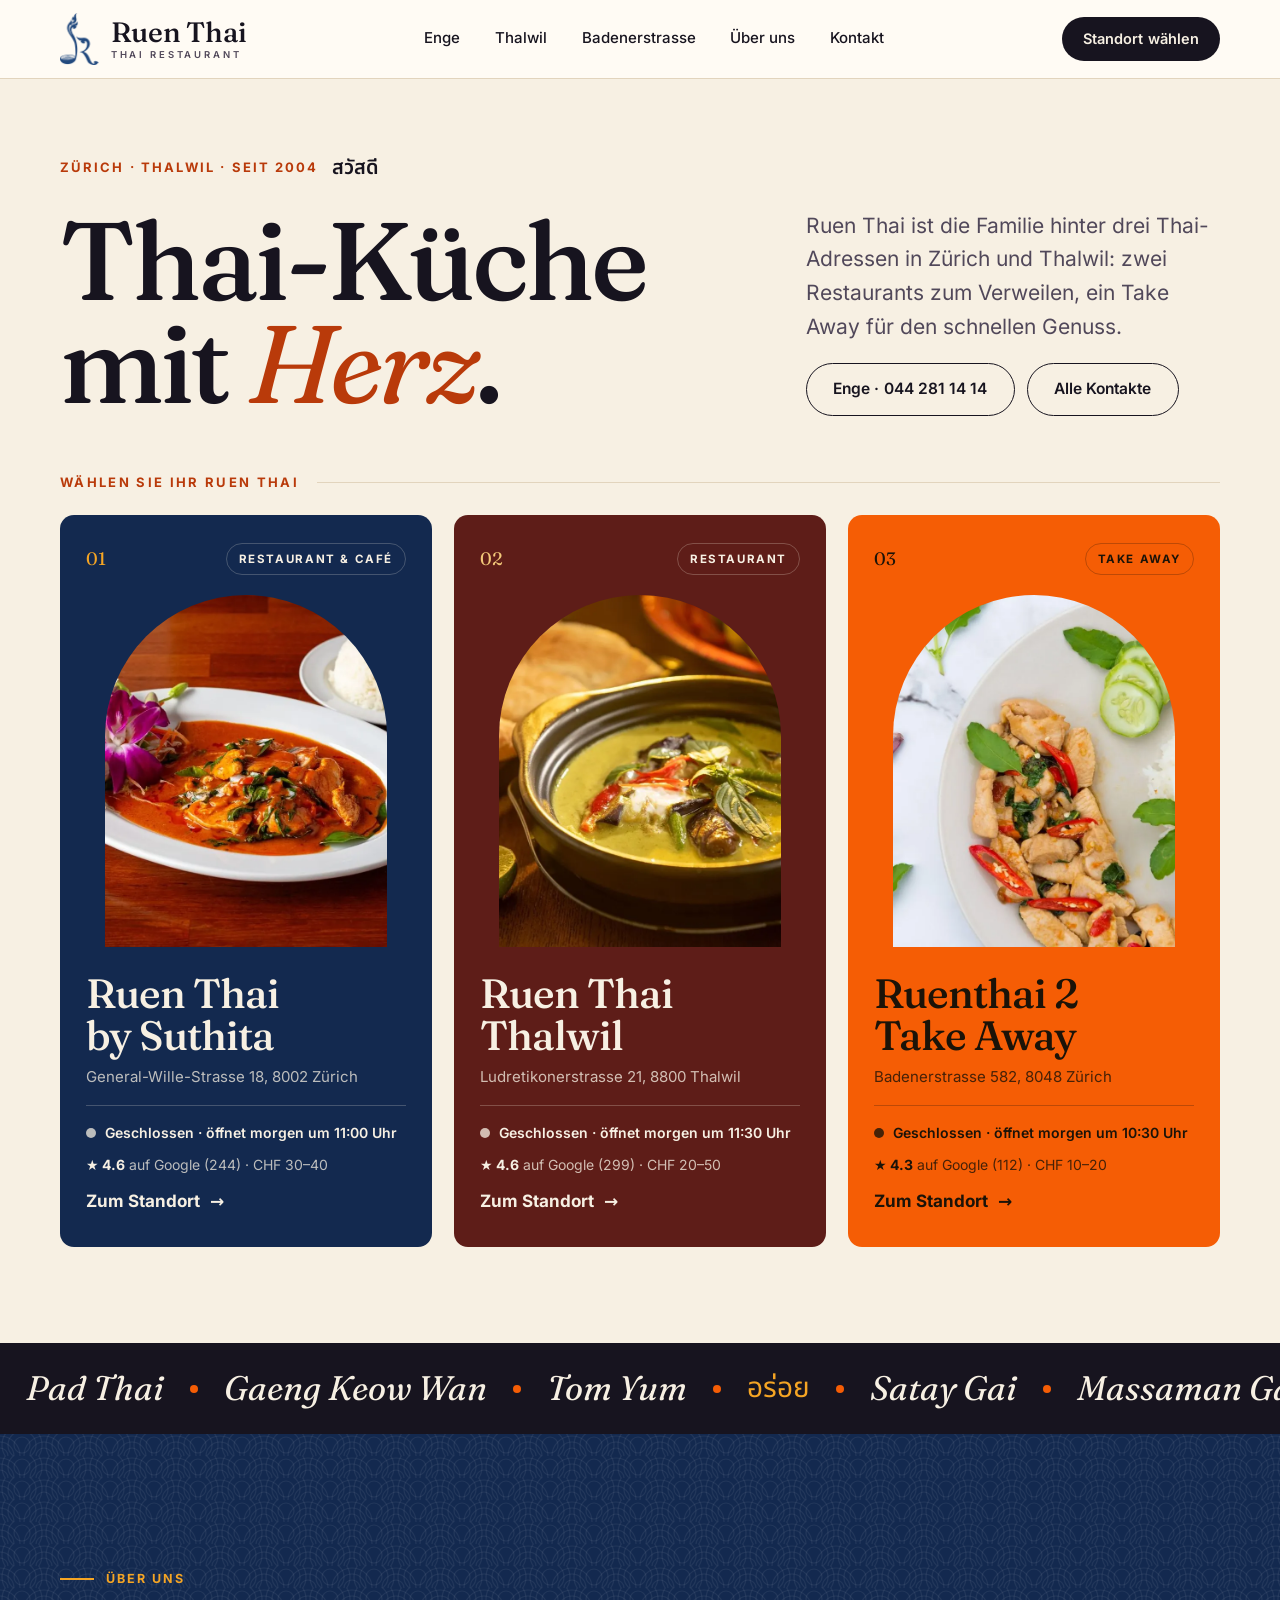
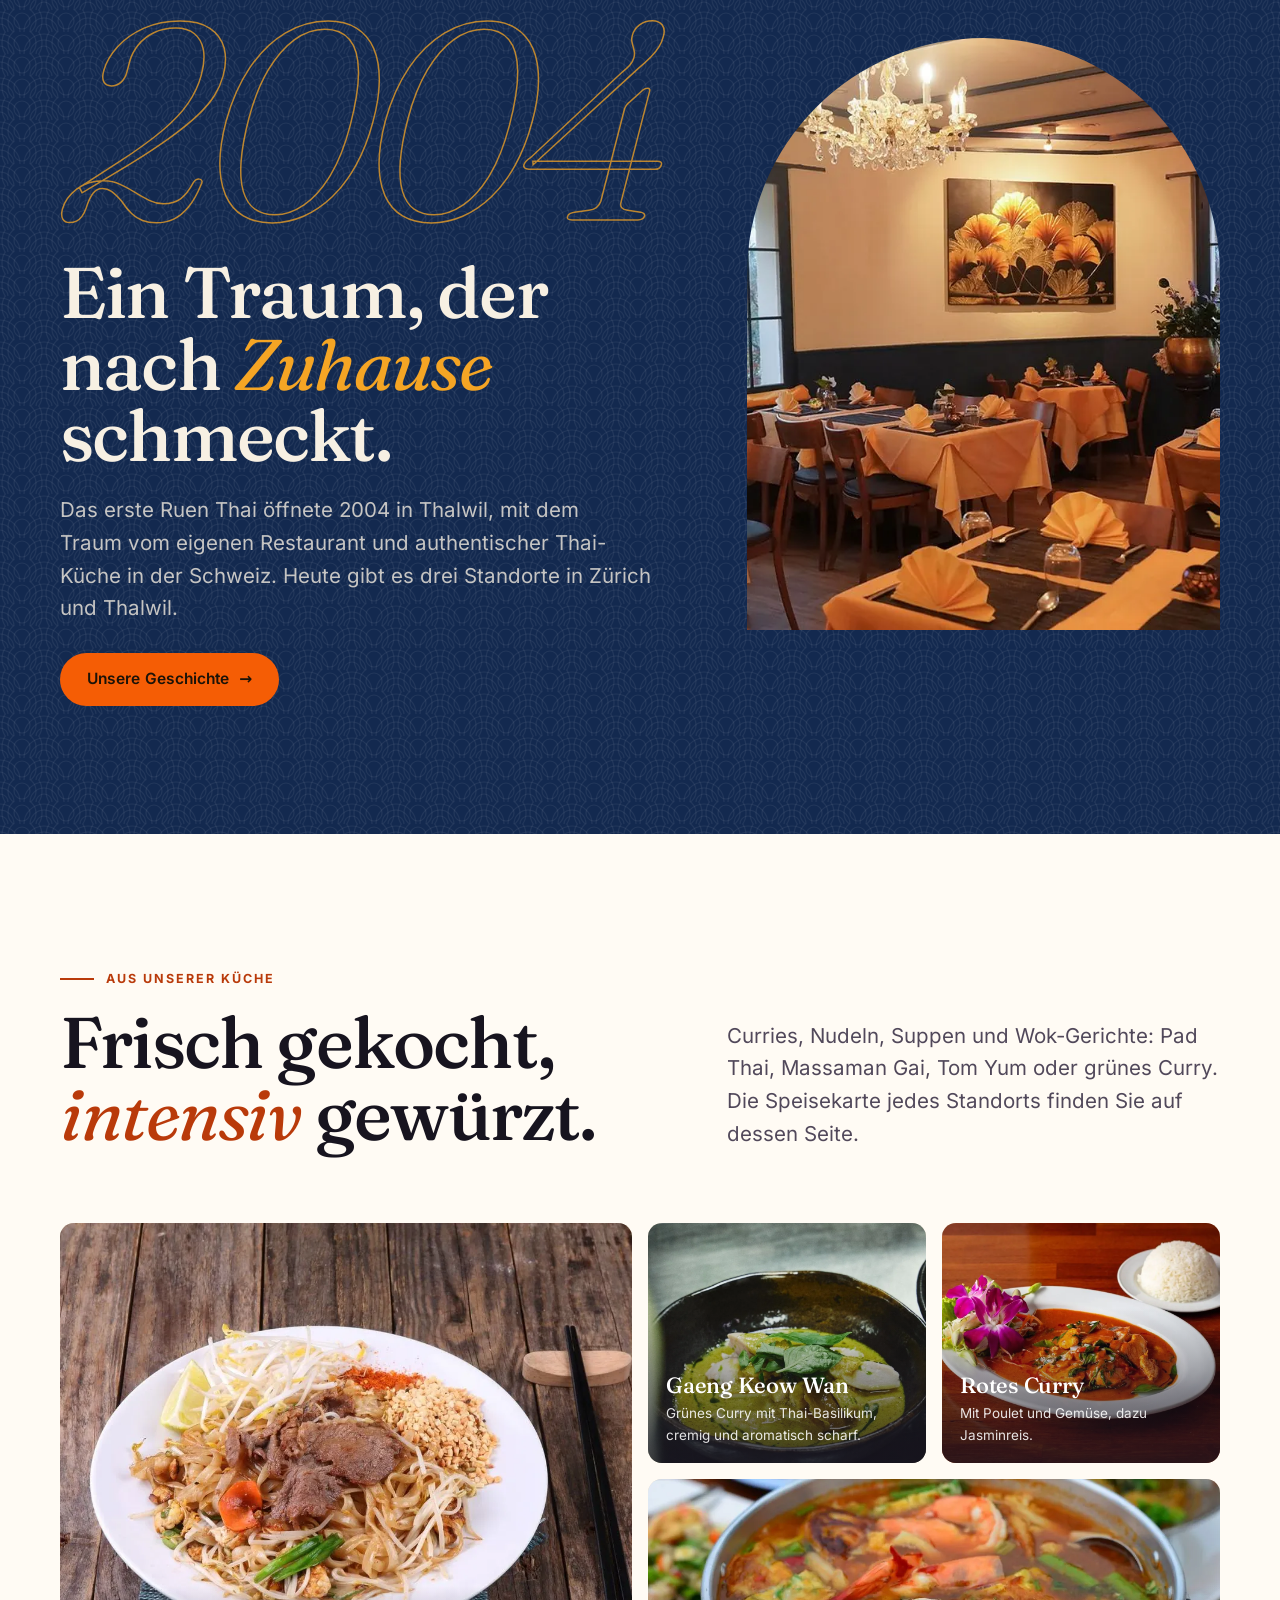
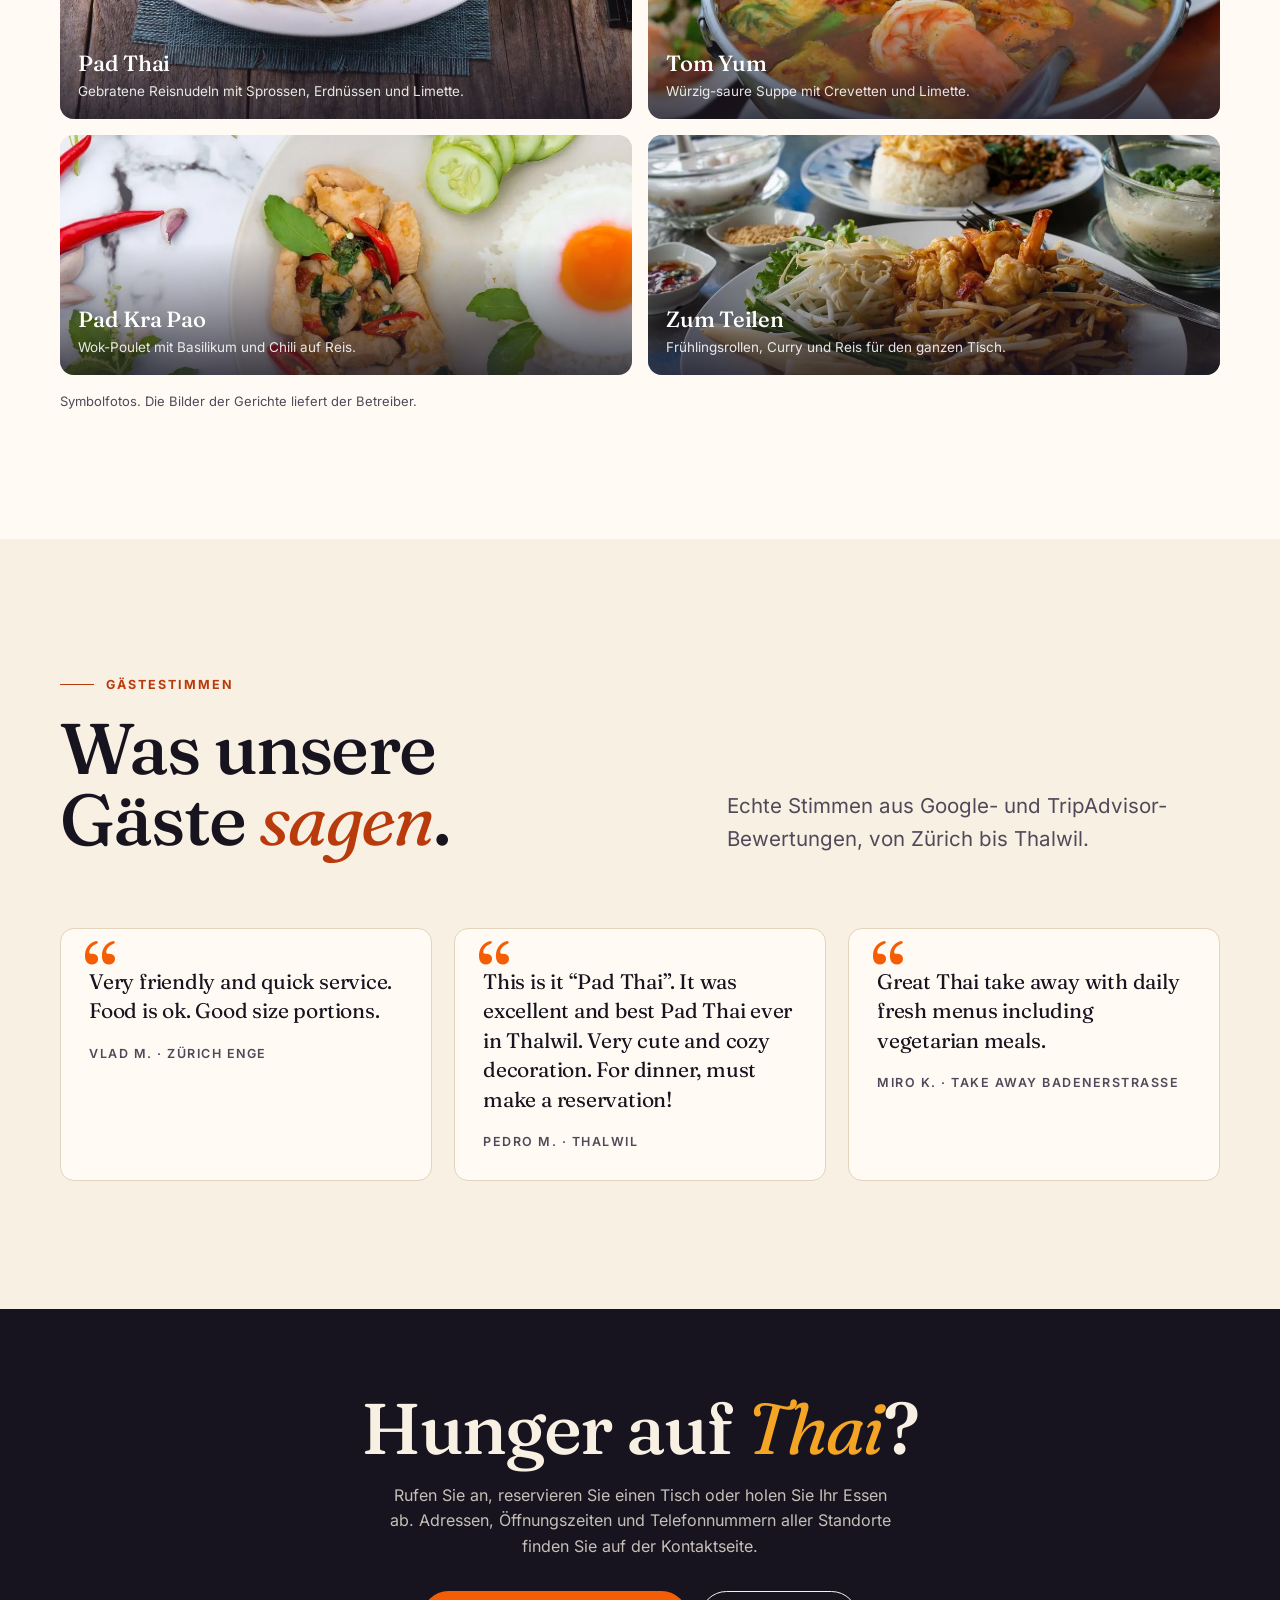
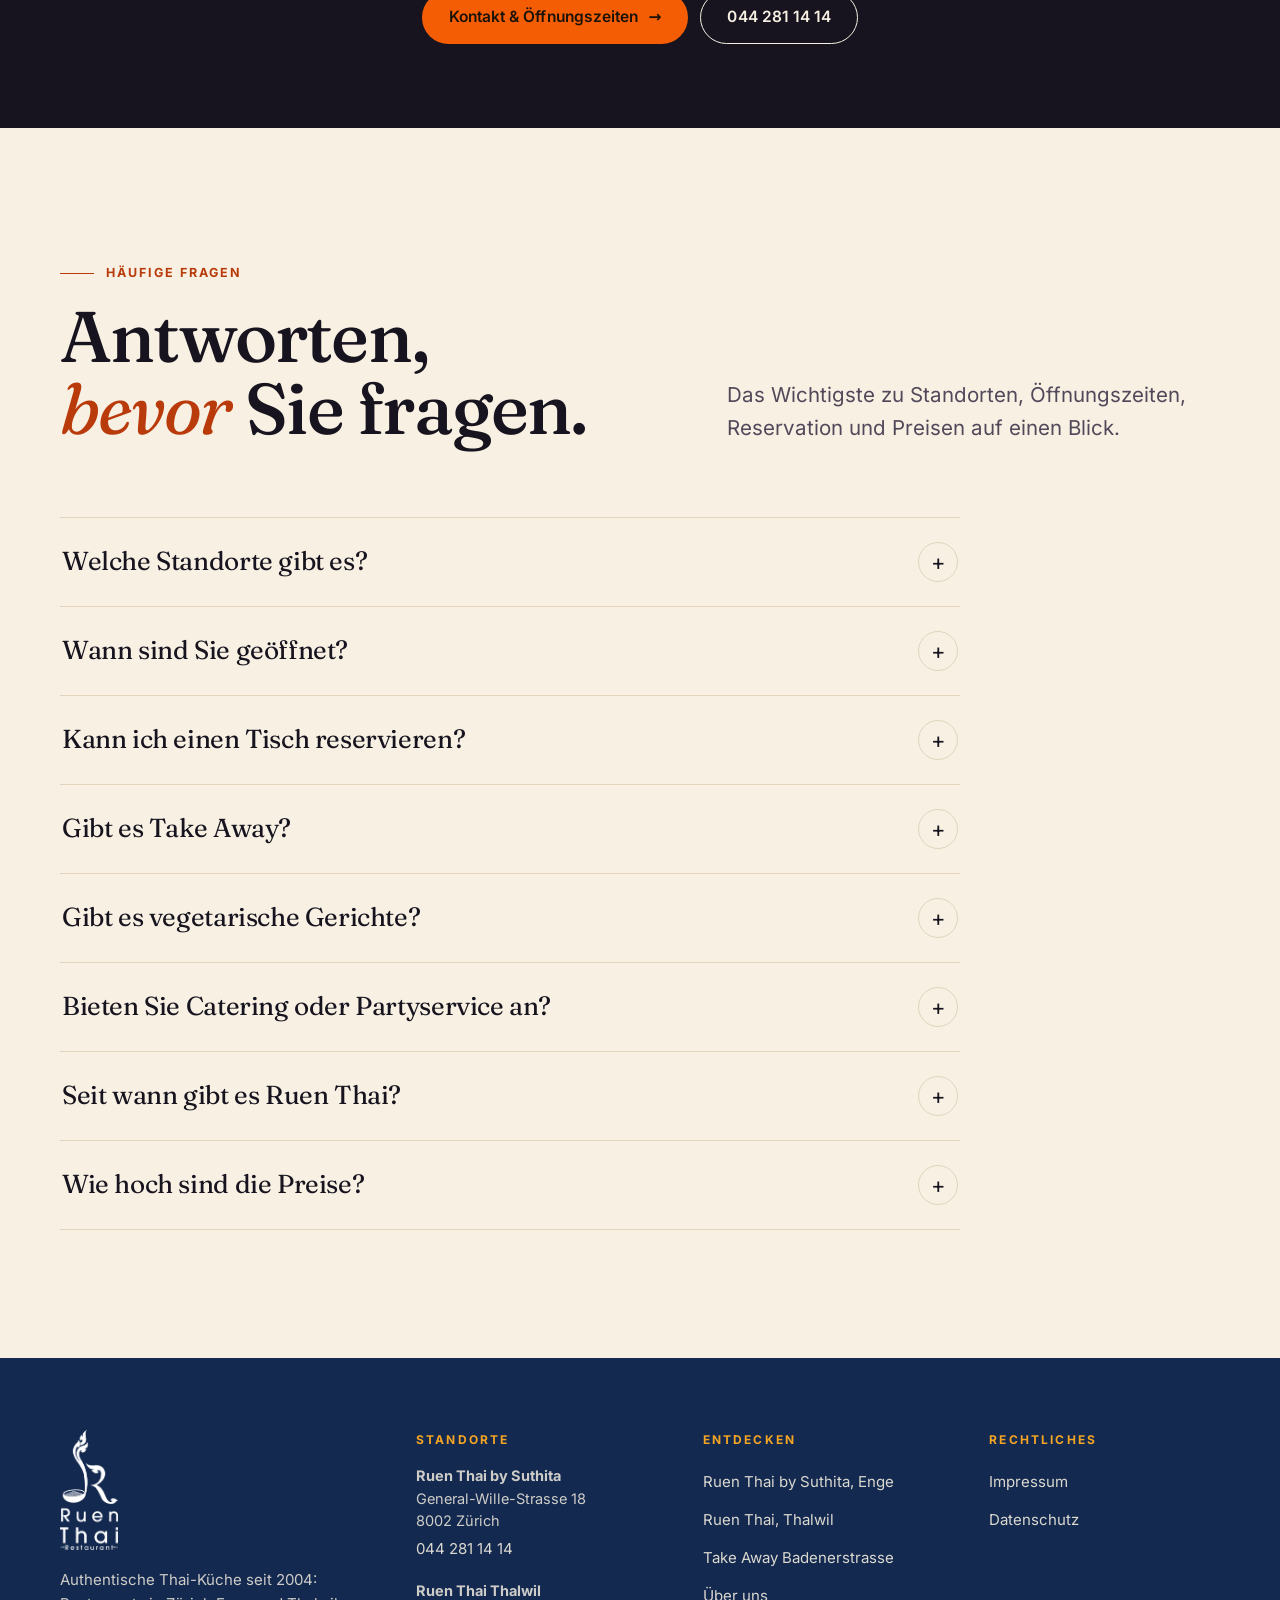
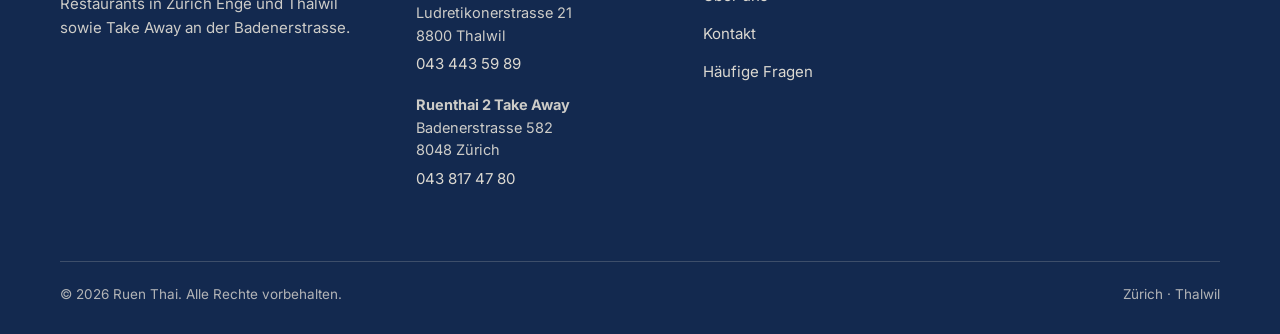
==== index.html @ 4b0eb06a "Ruen Thai: Mehrseiten-Website (Entwurf, passwortgeschützt, noindex) Landingpage mit Standortwahl, je" ====
<!DOCTYPE html>
<html lang="de-CH">
<head>
<meta charset="UTF-8">
<meta name="viewport" content="width=device-width, initial-scale=1.0">
<title>Ruen Thai – Thai Restaurant Zürich Enge, Thalwil &amp; Take Away</title>
<meta name="description" content="Authentische Thai-Küche seit 2004: Restaurants in Zürich Enge und Thalwil, Take Away an der Badenerstrasse. Wählen Sie Ihr Ruen Thai und reservieren Sie.">
<meta name="robots" content="noindex, nofollow, noarchive, nosnippet">
<link rel="canonical" href="https://ruenthairestaurant.ch/">
<meta name="theme-color" content="#13294F">
<link rel="icon" href="/favicon.ico" sizes="any">
<link rel="icon" type="image/png" href="/assets/img/favicon.png">
<link rel="apple-touch-icon" href="/apple-touch-icon.png">
<meta property="og:type" content="website">
<meta property="og:site_name" content="Ruen Thai">
<meta property="og:locale" content="de_CH">
<meta property="og:title" content="Ruen Thai – Thai Restaurant Zürich Enge, Thalwil &amp; Take Away">
<meta property="og:description" content="Authentische Thai-Küche seit 2004: Restaurants in Zürich Enge und Thalwil, Take Away an der Badenerstrasse. Wählen Sie Ihr Ruen Thai und reservieren Sie.">
<meta property="og:url" content="https://ruenthairestaurant.ch/">
<meta property="og:image" content="https://ruenthairestaurant.ch/assets/img/og-image.jpg">
<meta property="og:image:width" content="1200">
<meta property="og:image:height" content="630">
<meta name="twitter:card" content="summary_large_image">
<meta name="twitter:title" content="Ruen Thai – Thai Restaurant Zürich Enge, Thalwil &amp; Take Away">
<meta name="twitter:description" content="Authentische Thai-Küche seit 2004: Restaurants in Zürich Enge und Thalwil, Take Away an der Badenerstrasse. Wählen Sie Ihr Ruen Thai und reservieren Sie.">
<meta name="twitter:image" content="https://ruenthairestaurant.ch/assets/img/og-image.jpg">
<link rel="preload" href="/assets/fonts/fraunces.woff2" as="font" type="font/woff2" crossorigin>
<link rel="preload" href="/assets/fonts/inter.woff2" as="font" type="font/woff2" crossorigin>
<link rel="stylesheet" href="/assets/css/style.css?v=2026-10-13">
<script>document.documentElement.classList.add('js')</script>
<script type="application/ld+json">{"@context":"https://schema.org","@graph":[{"@type":"Organization","@id":"https://ruenthairestaurant.ch/#organization","name":"Ruen Thai","url":"https://ruenthairestaurant.ch/","logo":"https://ruenthairestaurant.ch/assets/img/logo-full.png","foundingDate":"2004","areaServed":[{"@type":"City","name":"Zürich"},{"@type":"City","name":"Thalwil"}],"subOrganization":[{"@id":"https://ruenthairestaurant.ch/enge#restaurant"},{"@id":"https://ruenthairestaurant.ch/thalwil#restaurant"},{"@id":"https://ruenthairestaurant.ch/badenerstrasse#restaurant"}]},{"@type":"WebSite","@id":"https://ruenthairestaurant.ch/#website","url":"https://ruenthairestaurant.ch/","name":"Ruen Thai","inLanguage":"de-CH","publisher":{"@id":"https://ruenthairestaurant.ch/#organization"}},{"@type":"FAQPage","mainEntity":[{"@type":"Question","name":"Welche Standorte gibt es?","acceptedAnswer":{"@type":"Answer","text":"Ruen Thai gibt es an drei Standorten: das Restaurant Ruen Thai by Suthita an der General-Wille-Strasse 18 in Zürich Enge, das Restaurant Ruen Thai an der Ludretikonerstrasse 21 in Thalwil und das Take Away Ruenthai 2 an der Badenerstrasse 582 in Zürich."}},{"@type":"Question","name":"Wann sind Sie geöffnet?","acceptedAnswer":{"@type":"Answer","text":"Enge: Mo–Fr 11–17 und 18–22:30 Uhr, Sa ab 18 Uhr. Thalwil: Mo, Di, Do, Fr 11:30–14 und 18–23 Uhr, Mi und Sa ab 18 Uhr. Take Away Badenerstrasse: Mo–Fr 10:30–17 Uhr. Sonntag ist überall geschlossen."}},{"@type":"Question","name":"Kann ich einen Tisch reservieren?","acceptedAnswer":{"@type":"Answer","text":"Ja, in den Restaurants Enge und Thalwil. Eine Reservation ist besonders am Abend empfohlen. Nutzen Sie das Formular auf der Standortseite oder rufen Sie an: Enge 044 281 14 14, Thalwil 043 443 59 89."}},{"@type":"Question","name":"Gibt es Take Away?","acceptedAnswer":{"@type":"Answer","text":"Ja. Das Take Away Ruenthai 2 an der Badenerstrasse 582 bietet täglich frische Mittagsmenüs zum Mitnehmen (043 817 47 80). Auch in der Enge können Sie Gerichte zum Mitnehmen bestellen."}},{"@type":"Question","name":"Gibt es vegetarische Gerichte?","acceptedAnswer":{"@type":"Answer","text":"Ja, zum Beispiel vegetarische Frühlingsrollen in der Enge und ein vegetarisches Tagesmenü im Take Away an der Badenerstrasse. Fragen Sie bei Allergien am besten direkt bei uns nach."}},{"@type":"Question","name":"Bieten Sie Catering oder Partyservice an?","acceptedAnswer":{"@type":"Answer","text":"Ja, in der Enge (Ruen Thai by Suthita). Sagen Sie uns Menüwunsch und Gästezahl, wir kümmern uns um den Rest. Telefon 044 281 14 14."}},{"@type":"Question","name":"Seit wann gibt es Ruen Thai?","acceptedAnswer":{"@type":"Answer","text":"Das erste Ruen Thai Restaurant eröffnete 2004 in Thalwil. Seither sind weitere Standorte in Zürich dazugekommen."}},{"@type":"Question","name":"Wie hoch sind die Preise?","acceptedAnswer":{"@type":"Answer","text":"Pro Person rechnen Sie in der Enge mit etwa CHF 30–40, in Thalwil mit CHF 20–50 und im Take Away an der Badenerstrasse mit CHF 10–20."}}]}]}</script></head>
<body>
<a class="skip-link" href="#main">Zum Inhalt springen</a>
<header class="site-header">
  <div class="container site-header__inner">
    <a class="brand" href="/" aria-label="Ruen Thai – Startseite">
      <img src="/assets/img/logo-icon.png" width="39" height="52" alt="">
      <span class="brand__word">Ruen Thai<small>Thai Restaurant</small></span>
    </a>
    <nav class="nav" id="site-nav" aria-label="Hauptnavigation"><a href="/enge">Enge</a><a href="/thalwil">Thalwil</a><a href="/badenerstrasse">Badenerstrasse</a><a href="/ueber-uns">Über uns</a><a href="/kontakt">Kontakt</a></nav>
    <div class="header-actions">
      <a class="btn btn--primary btn--sm" href="/#standorte">Standort wählen</a>
      <button type="button" class="nav-toggle" id="nav-toggle" aria-expanded="false" aria-controls="site-nav" aria-label="Menü öffnen"><span></span><span></span><span></span></button>
    </div>
  </div>
</header>
<main id="main">

<section class="hero hero--cards">
  <div class="container">
    <div class="hero__top">
      <div>
        <p class="hero__kicker"><span>Zürich · Thalwil · seit 2004</span><span class="thai" lang="th" aria-hidden="true">สวัสดี</span></p>
        <h1 class="display"><span style="white-space:nowrap">Thai-Küche</span> mit&nbsp;<em>Herz</em>.</h1>
      </div>
      <div class="hero__side">
        <p class="hero__lead">Ruen Thai ist die Familie hinter drei Thai-Adressen in Zürich und Thalwil: zwei Restaurants zum Verweilen, ein Take Away für den schnellen Genuss.</p>
        <div class="hero__actions"><a class="btn btn--ghost" href="tel:+41442811414">Enge · 044 281 14 14</a><a class="btn btn--ghost" href="/kontakt">Alle Kontakte</a></div>
      </div>
    </div>
    <p class="hero__pick" id="standorte"><span>Wählen Sie Ihr Ruen Thai</span><i aria-hidden="true"></i></p>
    <div class="locs hero__cards"><article class="loc theme-navy on-theme">
  <div class="loc__top"><span class="loc__num">01</span><span class="loc__badge">Restaurant &amp; Café</span></div>
  <div class="loc__photo"><img src="/assets/img/loc-enge.webp" width="1100" height="825" alt="Ruen Thai by Suthita – Gericht" loading="lazy" decoding="async"></div>
  <h3 class="loc__title">Ruen Thai by Suthita</h3>
  <p class="loc__addr">General-Wille-Strasse 18, 8002 Zürich</p>
  <div class="loc__meta">
    <span class="status" data-hours='{"0":[],"1":[["11:00","17:00"],["18:00","22:30"]],"2":[["11:00","17:00"],["18:00","22:30"]],"3":[["11:00","17:00"],["18:00","22:30"]],"4":[["11:00","17:00"],["18:00","22:30"]],"5":[["11:00","17:00"],["18:00","22:30"]],"6":[["18:00","22:30"]]}'><i></i>Öffnungszeiten siehe unten</span>
    <span class="loc__rating"><b>★ 4.6</b> auf Google (244) · CHF 30–40</span>
    <a class="loc__cta loc__link" href="/enge">Zum Standort <span class="arrow" aria-hidden="true">→</span></a>
  </div>
</article><article class="loc theme-lacquer on-theme">
  <div class="loc__top"><span class="loc__num">02</span><span class="loc__badge">Restaurant</span></div>
  <div class="loc__photo"><img src="/assets/img/loc-thalwil.webp" width="1100" height="825" alt="Ruen Thai Thalwil – Gericht" loading="lazy" decoding="async"></div>
  <h3 class="loc__title">Ruen Thai Thalwil</h3>
  <p class="loc__addr">Ludretikonerstrasse 21, 8800 Thalwil</p>
  <div class="loc__meta">
    <span class="status" data-hours='{"0":[],"1":[["11:30","14:00"],["18:00","23:00"]],"2":[["11:30","14:00"],["18:00","23:00"]],"3":[["18:00","23:00"]],"4":[["11:30","14:00"],["18:00","23:00"]],"5":[["11:30","14:00"],["18:00","23:00"]],"6":[["18:00","23:00"]]}'><i></i>Öffnungszeiten siehe unten</span>
    <span class="loc__rating"><b>★ 4.6</b> auf Google (299) · CHF 20–50</span>
    <a class="loc__cta loc__link" href="/thalwil">Zum Standort <span class="arrow" aria-hidden="true">→</span></a>
  </div>
</article><article class="loc theme-saffron on-theme">
  <div class="loc__top"><span class="loc__num">03</span><span class="loc__badge">Take Away</span></div>
  <div class="loc__photo"><img src="/assets/img/loc-badenerstrasse.webp" width="1100" height="825" alt="Ruenthai 2 Take Away – Gericht" loading="lazy" decoding="async"></div>
  <h3 class="loc__title">Ruenthai 2 Take Away</h3>
  <p class="loc__addr">Badenerstrasse 582, 8048 Zürich</p>
  <div class="loc__meta">
    <span class="status" data-hours='{"0":[],"1":[["10:30","17:00"]],"2":[["10:30","17:00"]],"3":[["10:30","17:00"]],"4":[["10:30","17:00"]],"5":[["10:30","17:00"]],"6":[]}'><i></i>Öffnungszeiten siehe unten</span>
    <span class="loc__rating"><b>★ 4.3</b> auf Google (112) · CHF 10–20</span>
    <a class="loc__cta loc__link" href="/badenerstrasse">Zum Standort <span class="arrow" aria-hidden="true">→</span></a>
  </div>
</article></div>
  </div>
</section>

<div class="marquee" aria-hidden="true"><div class="marquee__track"><div class="marquee__group"><span>Pad Thai</span><i></i><span>Gaeng Keow Wan</span><i></i><span>Tom Yum</span><i></i><span class="thai" lang="th">อร่อย</span><i></i><span>Satay Gai</span><i></i><span>Massaman Gai</span><i></i><span>Pad Kra Pao</span><i></i><span class="thai" lang="th">เผ็ด</span><i></i><span>Goong Pong Garee</span><i></i><span>Poh Pia Taud</span><i></i></div><div class="marquee__group"><span>Pad Thai</span><i></i><span>Gaeng Keow Wan</span><i></i><span>Tom Yum</span><i></i><span class="thai" lang="th">อร่อย</span><i></i><span>Satay Gai</span><i></i><span>Massaman Gai</span><i></i><span>Pad Kra Pao</span><i></i><span class="thai" lang="th">เผ็ด</span><i></i><span>Goong Pong Garee</span><i></i><span>Poh Pia Taud</span><i></i></div></div></div>

<section class="section section--dark story waves" id="ueber-uns">
  <div class="container story__grid">
    <div class="story__text reveal">
      <p class="eyebrow">Über uns</p>
      <div class="story__year" aria-hidden="true">2004</div>
      <h2 class="h2" style="margin-bottom:22px">Ein Traum, der nach <em style="color:var(--gold)">Zuhause</em> schmeckt.</h2>
      <p class="lead">Das erste Ruen Thai öffnete 2004 in Thalwil, mit dem Traum vom eigenen Restaurant und authentischer Thai-Küche in der Schweiz. Heute gibt es drei Standorte in Zürich und Thalwil.</p>
      <p style="margin-top:28px"><a class="btn btn--accent" href="/ueber-uns">Unsere Geschichte <span class="arrow" aria-hidden="true">→</span></a></p>
    </div>
    <div class="story__photo reveal"><img src="/assets/img/about-interior.webp" width="1000" height="750" alt="Gastraum mit gedeckten Tischen, Kristalllüster und goldenem Wandbild" loading="lazy" decoding="async"></div>
  </div>
</section>

<section class="section" id="gerichte">
  <div class="container">
    <div class="section-head">
      <div><p class="eyebrow">Aus unserer Küche</p><h2 class="h2">Frisch gekocht, <em>intensiv</em> gewürzt.</h2></div>
      <p class="lead">Curries, Nudeln, Suppen und Wok-Gerichte: Pad Thai, Massaman Gai, Tom Yum oder grünes Curry. Die Speisekarte jedes Standorts finden Sie auf dessen Seite.</p>
    </div>
    <div class="bento"><figure class="reveal"><img src="/assets/img/dish-padthai.webp" width="1100" height="825" alt="Pad Thai: Gebratene Reisnudeln mit Sprossen, Erdnüssen und Limette." loading="lazy" decoding="async"><figcaption><b>Pad Thai</b><span>Gebratene Reisnudeln mit Sprossen, Erdnüssen und Limette.</span></figcaption></figure><figure class="reveal"><img src="/assets/img/dish-green-curry.webp" width="1100" height="825" alt="Gaeng Keow Wan: Grünes Curry mit Thai-Basilikum, cremig und aromatisch scharf." loading="lazy" decoding="async"><figcaption><b>Gaeng Keow Wan</b><span>Grünes Curry mit Thai-Basilikum, cremig und aromatisch scharf.</span></figcaption></figure><figure class="reveal"><img src="/assets/img/dish-red-curry.webp" width="1100" height="825" alt="Rotes Curry: Mit Poulet und Gemüse, dazu Jasminreis." loading="lazy" decoding="async"><figcaption><b>Rotes Curry</b><span>Mit Poulet und Gemüse, dazu Jasminreis.</span></figcaption></figure><figure class="reveal"><img src="/assets/img/dish-tomyum.webp" width="1100" height="825" alt="Tom Yum: Würzig-saure Suppe mit Crevetten und Limette." loading="lazy" decoding="async"><figcaption><b>Tom Yum</b><span>Würzig-saure Suppe mit Crevetten und Limette.</span></figcaption></figure><figure class="reveal"><img src="/assets/img/dish-krapao.webp" width="1100" height="825" alt="Pad Kra Pao: Wok-Poulet mit Basilikum und Chili auf Reis." loading="lazy" decoding="async"><figcaption><b>Pad Kra Pao</b><span>Wok-Poulet mit Basilikum und Chili auf Reis.</span></figcaption></figure><figure class="reveal"><img src="/assets/img/dish-teller.webp" width="1100" height="825" alt="Zum Teilen: Frühlingsrollen, Curry und Reis für den ganzen Tisch." loading="lazy" decoding="async"><figcaption><b>Zum Teilen</b><span>Frühlingsrollen, Curry und Reis für den ganzen Tisch.</span></figcaption></figure></div>
    <p class="photo-note">Symbolfotos. Die Bilder der Gerichte liefert der Betreiber.</p>
  </div>
</section>

<section class="section section--cream">
  <div class="container">
    <div class="section-head">
      <div><p class="eyebrow">Gästestimmen</p><h2 class="h2">Was unsere Gäste <em>sagen</em>.</h2></div>
      <p class="lead">Echte Stimmen aus Google- und TripAdvisor-Bewertungen, von Zürich bis Thalwil.</p>
    </div>
    <div class="reviews"><figure class="review reveal"><blockquote>Very friendly and quick service. Food is ok. Good size portions.</blockquote><figcaption>Vlad M. · Zürich Enge</figcaption></figure><figure class="review reveal"><blockquote>This is it “Pad Thai”. It was excellent and best Pad Thai ever in Thalwil. Very cute and cozy decoration. For dinner, must make a reservation!</blockquote><figcaption>Pedro M. · Thalwil</figcaption></figure><figure class="review reveal"><blockquote>Great Thai take away with daily fresh menus including vegetarian meals.</blockquote><figcaption>Miro K. · Take Away Badenerstrasse</figcaption></figure></div>
  </div>
</section>

<section class="cta-band">
  <div class="container">
    <h2 class="h2">Hunger auf <em style="color:var(--gold)">Thai</em>?</h2>
    <p>Rufen Sie an, reservieren Sie einen Tisch oder holen Sie Ihr Essen ab. Adressen, Öffnungszeiten und Telefonnummern aller Standorte finden Sie auf der Kontaktseite.</p>
    <div class="cta-band__links"><a class="btn btn--accent" href="/kontakt">Kontakt &amp; Öffnungszeiten <span class="arrow" aria-hidden="true">→</span></a><a class="btn btn--ghost" href="tel:+41442811414">044 281 14 14</a></div>
  </div>
</section>

<section class="section section--cream" id="faq">
  <div class="container">
    <div class="section-head">
      <div><p class="eyebrow">Häufige Fragen</p><h2 class="h2">Antworten, <em>bevor</em> Sie fragen.</h2></div>
      <p class="lead">Das Wichtigste zu Standorten, Öffnungszeiten, Reservation und Preisen auf einen Blick.</p>
    </div>
    <div class="faq"><details><summary>Welche Standorte gibt es?</summary><div><p>Ruen Thai gibt es an drei Standorten: das Restaurant Ruen Thai by Suthita an der General-Wille-Strasse 18 in Zürich Enge, das Restaurant Ruen Thai an der Ludretikonerstrasse 21 in Thalwil und das Take Away Ruenthai 2 an der Badenerstrasse 582 in Zürich.</p></div></details><details><summary>Wann sind Sie geöffnet?</summary><div><p>Enge: Mo–Fr 11–17 und 18–22:30 Uhr, Sa ab 18 Uhr. Thalwil: Mo, Di, Do, Fr 11:30–14 und 18–23 Uhr, Mi und Sa ab 18 Uhr. Take Away Badenerstrasse: Mo–Fr 10:30–17 Uhr. Sonntag ist überall geschlossen.</p></div></details><details><summary>Kann ich einen Tisch reservieren?</summary><div><p>Ja, in den Restaurants Enge und Thalwil. Eine Reservation ist besonders am Abend empfohlen. Nutzen Sie das Formular auf der Standortseite oder rufen Sie an: Enge 044 281 14 14, Thalwil 043 443 59 89.</p></div></details><details><summary>Gibt es Take Away?</summary><div><p>Ja. Das Take Away Ruenthai 2 an der Badenerstrasse 582 bietet täglich frische Mittagsmenüs zum Mitnehmen (043 817 47 80). Auch in der Enge können Sie Gerichte zum Mitnehmen bestellen.</p></div></details><details><summary>Gibt es vegetarische Gerichte?</summary><div><p>Ja, zum Beispiel vegetarische Frühlingsrollen in der Enge und ein vegetarisches Tagesmenü im Take Away an der Badenerstrasse. Fragen Sie bei Allergien am besten direkt bei uns nach.</p></div></details><details><summary>Bieten Sie Catering oder Partyservice an?</summary><div><p>Ja, in der Enge (Ruen Thai by Suthita). Sagen Sie uns Menüwunsch und Gästezahl, wir kümmern uns um den Rest. Telefon 044 281 14 14.</p></div></details><details><summary>Seit wann gibt es Ruen Thai?</summary><div><p>Das erste Ruen Thai Restaurant eröffnete 2004 in Thalwil. Seither sind weitere Standorte in Zürich dazugekommen.</p></div></details><details><summary>Wie hoch sind die Preise?</summary><div><p>Pro Person rechnen Sie in der Enge mit etwa CHF 30–40, in Thalwil mit CHF 20–50 und im Take Away an der Badenerstrasse mit CHF 10–20.</p></div></details></div>
  </div>
</section>

</main>
<footer class="site-footer">
  <div class="container">
    <div class="footer-grid">
      <div class="footer-brand">
        <img src="/assets/img/logo-full-white.png" width="63" height="130" alt="Ruen Thai Restaurant" loading="lazy">
        <p>Authentische Thai-Küche seit 2004: Restaurants in Zürich Enge und Thalwil sowie Take Away an der Badenerstrasse.</p>
      </div>
      <div class="footer-col"><h2>Standorte</h2><address><strong>Ruen Thai by Suthita</strong><br>General-Wille-Strasse 18<br>8002 Zürich<br><a href="tel:+41442811414">044 281 14 14</a></address><address><strong>Ruen Thai Thalwil</strong><br>Ludretikonerstrasse 21<br>8800 Thalwil<br><a href="tel:+41434435989">043 443 59 89</a></address><address><strong>Ruenthai 2 Take Away</strong><br>Badenerstrasse 582<br>8048 Zürich<br><a href="tel:+41438174780">043 817 47 80</a></address></div>
      <div class="footer-col"><h2>Entdecken</h2><ul>
        <li><a href="/enge">Ruen Thai by Suthita, Enge</a></li>
        <li><a href="/thalwil">Ruen Thai, Thalwil</a></li>
        <li><a href="/badenerstrasse">Take Away Badenerstrasse</a></li>
        <li><a href="/ueber-uns">Über uns</a></li>
        <li><a href="/kontakt">Kontakt</a></li>
        <li><a href="/#faq">Häufige Fragen</a></li>
      </ul></div>
      <div class="footer-col"><h2>Rechtliches</h2><ul>
        <li><a href="/impressum">Impressum</a></li>
        <li><a href="/datenschutz">Datenschutz</a></li>
      </ul></div>
    </div>
    <div class="footer-base"><span>© 2026 Ruen Thai. Alle Rechte vorbehalten.</span><span>Zürich · Thalwil</span></div>
  </div>
</footer>
<script src="/assets/js/main.js?v=2026-10-13" defer></script>
</body>
</html>
---- assets/css/style.css ----
/* ==========================================================================
   Ruen Thai — Stylesheet (mobile-first)
   Design: "Thai Silk & Lacquer" — warmes Creme, tiefes Indigo aus dem Logo,
   Lack-Rot und Safran-Orange (Marken-Orange der früheren Website #f55d05).
   Jeder Standort hat ein eigenes Farbthema im gemeinsamen System.
   Gestaltungsmotive: Bogenfenster (Arch-Fotos), Seigaiha-Wellen aus der
   Suppenschale im Logo, grosse Serif-Typografie (Fraunces) + Inter.
   ========================================================================== */

@font-face { font-family: 'Fraunces'; src: url('../fonts/fraunces.woff2') format('woff2'); font-weight: 100 900; font-style: normal; font-display: swap; }
@font-face { font-family: 'Fraunces'; src: url('../fonts/fraunces-italic.woff2') format('woff2'); font-weight: 100 900; font-style: italic; font-display: swap; }
@font-face { font-family: 'Inter'; src: url('../fonts/inter.woff2') format('woff2'); font-weight: 100 900; font-style: normal; font-display: swap; }
@font-face { font-family: 'Noto Sans Thai'; src: url('../fonts/noto-sans-thai.woff2') format('woff2'); font-weight: 100 900; font-style: normal; font-display: swap; unicode-range: U+0E01-0E5B; }

:root {
  --cream: #F7F0E3;
  --paper: #FFFBF4;
  --sand: #EBDFCB;
  --ink: #17141F;
  --ink-mid: #51485A;
  --line: #E2D4BD;
  --indigo: #13294F;
  --indigo-2: #1F4378;       /* Logo-Blau */
  --lacquer: #5E1D18;
  --saffron: #F55D05;        /* Marken-Orange */
  --gold: #F5A524;
  --accent-text: #B93A0A;    /* AA-konformes Orange für Text auf Creme/Papier (5.3:1) */
  --ok: #1D6B3A;

  --font-serif: 'Fraunces', 'Iowan Old Style', Georgia, serif;
  --font-sans: 'Inter', system-ui, -apple-system, 'Segoe UI', Roboto, sans-serif;
  --font-thai: 'Noto Sans Thai', 'Thonburi', 'Leelawadee UI', sans-serif;

  --container: 1240px;
  --gutter: 20px;
  --header-h: 68px;
  --radius: 14px;
  --arch: 999px 999px 0 0;

  /* Themen (pro Standort überschrieben) */
  --t-bg: var(--indigo);
  --t-fg: var(--cream);
  --t-accent: var(--gold);
  --t-muted: rgba(247, 240, 227, .74);
  --t-line: rgba(247, 240, 227, .22);
}
.theme-navy    { --t-bg: var(--indigo);  --t-fg: var(--cream); --t-accent: var(--gold); --t-muted: rgba(247,240,227,.74); --t-line: rgba(247,240,227,.22); }
.theme-lacquer { --t-bg: var(--lacquer); --t-fg: var(--cream); --t-accent: #F2C879;     --t-muted: rgba(247,240,227,.76); --t-line: rgba(247,240,227,.24); }
.theme-saffron { --t-bg: var(--saffron); --t-fg: #1B1308;      --t-accent: #1B1308;     --t-muted: rgba(27,19,8,.8);      --t-line: rgba(27,19,8,.26); }

*, *::before, *::after { box-sizing: border-box; }
html { scroll-behavior: smooth; -webkit-text-size-adjust: 100%; }
@media (prefers-reduced-motion: reduce) { html { scroll-behavior: auto; } }
body {
  margin: 0; background: var(--paper); color: var(--ink);
  font-family: var(--font-sans); font-size: 16px; line-height: 1.6;
  -webkit-font-smoothing: antialiased; overflow-x: hidden;
}
h1, h2, h3, h4, p, figure, blockquote, dl, dd, ul, ol { margin: 0; }
ul, ol { padding: 0; list-style: none; }
img, picture, svg { display: block; max-width: 100%; }
img { height: auto; }
a { color: inherit; text-decoration: none; }
button { font: inherit; cursor: pointer; }
:focus-visible { outline: 3px solid var(--saffron); outline-offset: 3px; border-radius: 4px; }
::selection { background: var(--gold); color: var(--ink); }

.skip-link { position: absolute; left: -999px; top: 0; z-index: 300; background: var(--ink); color: #fff; padding: 12px 18px; }
.skip-link:focus { left: 10px; top: 10px; }
.container { width: 100%; max-width: var(--container); margin: 0 auto; padding: 0 var(--gutter); }
@media (min-width: 900px) { :root { --gutter: 40px; --header-h: 78px; } }

/* ---------- Typografie ---------- */
.serif { font-family: var(--font-serif); }
h1, h2, h3 { font-family: var(--font-serif); font-weight: 500; letter-spacing: -.025em; text-wrap: balance; }
.display { font-size: clamp(46px, 9.4vw, 128px); line-height: .94; letter-spacing: -.035em; font-weight: 500; }
.display em, .h2 em, .t-title em { font-style: italic; font-weight: 400; color: var(--accent-text); }
.h2 { font-size: clamp(34px, 5.6vw, 72px); line-height: 1; }
.h3 { font-size: clamp(24px, 3vw, 34px); line-height: 1.1; }
.lead { font-size: clamp(17px, 1.6vw, 21px); line-height: 1.6; color: var(--ink-mid); max-width: 60ch; text-wrap: pretty; }
.eyebrow {
  display: inline-flex; align-items: center; gap: 12px; margin-bottom: 18px;
  font-size: 12.5px; font-weight: 700; letter-spacing: .16em; text-transform: uppercase; color: var(--accent-text);
}
.eyebrow::before { content: ""; width: 34px; height: 1.5px; background: currentColor; }
.thai { font-family: var(--font-thai); }

.section { padding: 80px 0; }
@media (min-width: 900px) { .section { padding: 128px 0; } }
.section--cream { background: var(--cream); }
.section--dark { background: var(--indigo); color: var(--cream); }
.section--dark .lead { color: rgba(247,240,227,.78); }
.section--dark .eyebrow { color: var(--gold); }
.section-head { display: grid; gap: 22px; margin-bottom: 52px; }
@media (min-width: 900px) { .section-head { grid-template-columns: 1.1fr .9fr; align-items: end; gap: 64px; margin-bottom: 72px; } }

/* ---------- Buttons ---------- */
.btn {
  display: inline-flex; align-items: center; justify-content: center; gap: 10px; min-height: 48px;
  padding: 13px 26px; border: 1.5px solid transparent; border-radius: 999px;
  font-size: 15.5px; font-weight: 600; letter-spacing: .005em; transition: transform .2s ease, background .2s ease, color .2s ease, border-color .2s ease;
}
.btn:hover { transform: translateY(-2px); }
.btn--primary { background: var(--ink); color: var(--cream); }
.btn--primary:hover { background: var(--indigo-2); }
.btn--accent { background: var(--saffron); color: #1B1308; }
.btn--accent:hover { background: var(--gold); }
.btn--ghost { border-color: currentColor; background: transparent; }
.btn--ghost:hover { background: rgba(127,127,127,.12); }
.btn--sm { min-height: 42px; padding: 9px 20px; font-size: 14.5px; }
.btn .arrow { transition: transform .2s ease; }
.btn:hover .arrow { transform: translateX(4px); }
.link-arrow { display: inline-flex; gap: 8px; font-weight: 700; border-bottom: 1.5px solid currentColor; padding-bottom: 2px; }

/* ---------- Header ---------- */
.site-header { position: sticky; top: 0; z-index: 100; background: rgba(255,251,244,.94); backdrop-filter: blur(14px); -webkit-backdrop-filter: blur(14px); border-bottom: 1px solid var(--line); }
.site-header__inner { display: flex; align-items: center; justify-content: space-between; gap: 16px; height: var(--header-h); }
.brand { display: flex; align-items: center; gap: 12px; flex: none; }
.brand img { height: 44px; width: auto; }
.brand__word { font-family: var(--font-serif); font-weight: 500; font-size: 24px; letter-spacing: -.01em; line-height: 1; }
.brand__word small { display: block; margin-top: 4px; font-family: var(--font-sans); font-size: 9.5px; letter-spacing: .3em; text-transform: uppercase; color: var(--ink-mid); font-weight: 600; }
@media (min-width: 900px) { .brand img { height: 52px; } .brand__word { font-size: 28px; } }

.nav { display: none; }
.nav a { font-size: 15px; font-weight: 500; padding: 8px 2px; border-bottom: 2px solid transparent; transition: border-color .2s ease, color .2s ease; }
.nav a:hover { color: var(--accent-text); }
.nav a[aria-current="page"] { border-bottom-color: var(--saffron); font-weight: 700; }
.header-actions { display: flex; align-items: center; gap: 12px; }
.header-actions .btn { display: none; }
.nav-toggle { width: 46px; height: 46px; display: grid; place-content: center; gap: 6px; border: 1.5px solid var(--line); border-radius: 999px; background: transparent; }
.nav-toggle span { display: block; width: 18px; height: 2px; background: var(--ink); transition: transform .25s ease, opacity .2s ease; }
.nav-toggle[aria-expanded="true"] span:nth-child(1) { transform: translateY(8px) rotate(45deg); }
.nav-toggle[aria-expanded="true"] span:nth-child(2) { opacity: 0; }
.nav-toggle[aria-expanded="true"] span:nth-child(3) { transform: translateY(-8px) rotate(-45deg); }
@media (max-width: 899px) {
  .nav.is-open {
    display: flex; flex-direction: column; position: fixed; inset: var(--header-h) 0 0 0; z-index: 99;
    background: var(--paper); padding: 28px var(--gutter) 40px; gap: 4px; overflow-y: auto;
  }
  .nav.is-open a { font-family: var(--font-serif); font-size: 34px; padding: 14px 0; border-bottom: 1px solid var(--line); letter-spacing: -.02em; }
  .nav.is-open a[aria-current="page"] { color: var(--accent-text); border-bottom-color: var(--line); }
}
@media (min-width: 900px) {
  .nav { display: flex; gap: clamp(18px, 2.4vw, 38px); }
  .nav-toggle { display: none; }
  .header-actions .btn { display: inline-flex; }
}

/* ---------- Wellen-Ornament (Seigaiha, vom Schalenmuster im Logo) ---------- */
.waves { position: relative; }
.waves::before {
  content: ""; position: absolute; inset: 0; pointer-events: none; opacity: .5;
  background-image: url("data:image/svg+xml,%3Csvg xmlns='http://www.w3.org/2000/svg' width='44' height='22' viewBox='0 0 44 22'%3E%3Cg fill='none' stroke='%23ffffff' stroke-opacity='.13' stroke-width='1.2'%3E%3Ccircle cx='0' cy='22' r='20'/%3E%3Ccircle cx='0' cy='22' r='14'/%3E%3Ccircle cx='0' cy='22' r='8'/%3E%3Ccircle cx='44' cy='22' r='20'/%3E%3Ccircle cx='44' cy='22' r='14'/%3E%3Ccircle cx='44' cy='22' r='8'/%3E%3Ccircle cx='22' cy='11' r='20'/%3E%3Ccircle cx='22' cy='11' r='14'/%3E%3Ccircle cx='22' cy='11' r='8'/%3E%3C/g%3E%3C/svg%3E");
  background-size: 44px 22px;
}
.waves > * { position: relative; }
.theme-saffron.waves::before, .waves--dark::before {
  background-image: url("data:image/svg+xml,%3Csvg xmlns='http://www.w3.org/2000/svg' width='44' height='22' viewBox='0 0 44 22'%3E%3Cg fill='none' stroke='%23000000' stroke-opacity='.13' stroke-width='1.2'%3E%3Ccircle cx='0' cy='22' r='20'/%3E%3Ccircle cx='0' cy='22' r='14'/%3E%3Ccircle cx='0' cy='22' r='8'/%3E%3Ccircle cx='44' cy='22' r='20'/%3E%3Ccircle cx='44' cy='22' r='14'/%3E%3Ccircle cx='44' cy='22' r='8'/%3E%3Ccircle cx='22' cy='11' r='20'/%3E%3Ccircle cx='22' cy='11' r='14'/%3E%3Ccircle cx='22' cy='11' r='8'/%3E%3C/g%3E%3C/svg%3E");
}

/* ---------- Status-Badge ---------- */
.status { display: inline-flex; align-items: center; gap: 9px; font-size: 14px; font-weight: 600; line-height: 1.3; }
.status i { width: 10px; height: 10px; flex: none; border-radius: 50%; background: #9A8F83; }
.status.is-open { color: var(--ok); }
.status.is-open i { background: #2BA45B; box-shadow: 0 0 0 4px rgba(43,164,91,.22); }
.status.is-closed { color: var(--ink-mid); }
.on-theme .status { color: var(--t-fg); }
.on-theme .status.is-open i { background: #52E08F; box-shadow: 0 0 0 4px rgba(82,224,143,.25); }
.on-theme .status.is-closed i { background: var(--t-muted); }

/* ---------- Home: Hero ---------- */
.hero { position: relative; overflow: hidden; background: var(--cream); padding: 44px 0 0; }
.hero__grid { display: grid; gap: 40px; align-items: end; }
.hero__copy { padding-bottom: 36px; }
.hero__kicker { display: flex; align-items: center; gap: 14px; margin-bottom: 26px; font-size: 13px; font-weight: 700; letter-spacing: .16em; text-transform: uppercase; color: var(--accent-text); }
.hero__kicker .thai { font-size: 20px; letter-spacing: 0; text-transform: none; color: var(--ink); font-weight: 600; }
.hero .display { margin-bottom: 26px; }
.hero__lead { max-width: 46ch; font-size: clamp(17px, 1.7vw, 21px); color: var(--ink-mid); margin-bottom: 32px; }
.hero__actions { display: flex; flex-wrap: wrap; gap: 12px; }
.hero__arches { display: grid; grid-template-columns: 1fr 1.18fr 1fr; gap: 12px; align-items: end; height: clamp(260px, 62vw, 560px); }
.arch { overflow: hidden; border-radius: var(--arch); background: var(--sand); }
.arch img { width: 100%; height: 100%; object-fit: cover; }
.hero__arches .arch:nth-child(1) { height: 74%; }
.hero__arches .arch:nth-child(2) { height: 100%; }
.hero__arches .arch:nth-child(3) { height: 62%; }
@media (min-width: 960px) {
  .hero { padding-top: 64px; }
  .hero__grid { grid-template-columns: 1.08fr .92fr; gap: 56px; }
  .hero__copy { padding-bottom: 72px; }
  .hero__arches { height: clamp(440px, 46vw, 640px); gap: 16px; }
}
.hero__stats { display: flex; flex-wrap: wrap; gap: 14px 40px; padding: 26px 0 30px; border-top: 1px solid var(--line); margin-top: 34px; }
.hero__stats div { display: flex; flex-direction: column; }
.hero__stats b { font-family: var(--font-serif); font-size: clamp(30px, 4vw, 46px); font-weight: 500; line-height: 1; letter-spacing: -.02em; }
.hero__stats span { font-size: 13.5px; color: var(--ink-mid); margin-top: 6px; }

/* ---------- Home: Marquee ---------- */
.marquee { background: var(--ink); color: var(--cream); overflow: hidden; padding: 18px 0; }
.marquee__track { display: flex; width: max-content; animation: marquee 42s linear infinite; }
.marquee__group { display: flex; align-items: center; flex: none; }
.marquee__group span { font-family: var(--font-serif); font-size: clamp(22px, 3vw, 34px); font-style: italic; font-weight: 400; padding: 0 26px; white-space: nowrap; }
.marquee__group span.thai { font-family: var(--font-thai); font-style: normal; font-size: clamp(19px, 2.4vw, 28px); color: var(--gold); }
.marquee__group i { width: 8px; height: 8px; border-radius: 50%; background: var(--saffron); flex: none; }
@keyframes marquee { to { transform: translateX(-50%); } }
@media (prefers-reduced-motion: reduce) { .marquee__track { animation: none; flex-wrap: wrap; width: auto; } }

/* ---------- Home: Standorte ---------- */
.locs { display: grid; gap: 18px; }
@media (min-width: 900px) { .locs { grid-template-columns: repeat(3, 1fr); gap: 22px; } }
.loc {
  position: relative; display: flex; flex-direction: column; overflow: hidden; min-height: 520px;
  background: var(--t-bg); color: var(--t-fg); border-radius: var(--radius); padding: 28px 26px 30px;
  transition: transform .35s ease, box-shadow .35s ease;
}
.loc:hover { transform: translateY(-6px); box-shadow: 0 26px 50px rgba(23,20,31,.2); }
.loc__top { display: flex; justify-content: space-between; align-items: center; margin-bottom: 20px; }
.loc__num { font-family: var(--font-serif); font-size: 18px; letter-spacing: .02em; color: var(--t-accent); }
.loc__badge { font-size: 11.5px; font-weight: 700; letter-spacing: .14em; text-transform: uppercase; padding: 6px 12px; border: 1px solid var(--t-line); border-radius: 999px; }
.loc__photo { margin: 0 auto 26px; width: min(78%, 280px); aspect-ratio: 4/5; overflow: hidden; border-radius: var(--arch); background: rgba(0,0,0,.2); }
.loc__photo img { width: 100%; height: 100%; object-fit: cover; transition: transform .7s ease; }
.loc:hover .loc__photo img { transform: scale(1.06); }
.loc__title { font-size: clamp(30px, 3vw, 38px); line-height: 1.02; margin-bottom: 8px; }
.loc__addr { color: var(--t-muted); font-size: 15px; margin-bottom: 16px; }
.loc__meta { margin-top: auto; padding-top: 18px; border-top: 1px solid var(--t-line); display: flex; flex-direction: column; gap: 12px; }
.loc__rating { font-size: 14px; color: var(--t-muted); }
.loc__rating b { color: var(--t-fg); }
.loc__cta { display: inline-flex; align-items: center; gap: 10px; font-weight: 700; font-size: 16px; }
.loc__cta .arrow { transition: transform .25s ease; }
.loc:hover .loc__cta .arrow { transform: translateX(6px); }
.loc a.loc__link::after { content: ""; position: absolute; inset: 0; z-index: 2; }   /* ganze Karte klickbar */

/* ---------- Home: Geschichte ---------- */
.story { overflow: hidden; }
.story__grid { display: grid; gap: 52px; }
@media (min-width: 960px) { .story__grid { grid-template-columns: 1fr 1fr; gap: 90px; align-items: center; } }
.story__year { font-family: var(--font-serif); font-size: clamp(110px, 24vw, 280px); line-height: .8; letter-spacing: -.06em; font-weight: 300; font-style: italic; color: transparent; -webkit-text-stroke: 1.5px rgba(245,165,36,.75); margin-bottom: 26px; }
.story__text p + p { margin-top: 16px; }
.story__photo { border-radius: var(--arch); overflow: hidden; aspect-ratio: 4/5; max-width: 480px; margin-inline: auto; width: 100%; }
.story__photo img { width: 100%; height: 100%; object-fit: cover; }
.timeline { display: grid; gap: 0; margin-top: 34px; border-top: 1px solid rgba(247,240,227,.2); }
.timeline li { display: grid; grid-template-columns: 90px 1fr; gap: 16px; padding: 18px 0; border-bottom: 1px solid rgba(247,240,227,.2); }
.timeline b { font-family: var(--font-serif); font-size: 26px; font-weight: 500; color: var(--gold); }
.timeline p { color: rgba(247,240,227,.82); font-size: 15.5px; }

/* ---------- Home: Gerichte (Bento) ---------- */
.bento { display: grid; grid-template-columns: repeat(2, 1fr); gap: 12px; }
.bento figure { position: relative; overflow: hidden; border-radius: var(--radius); background: var(--sand); min-height: 220px; }
.bento img { position: absolute; inset: 0; width: 100%; height: 100%; object-fit: cover; transition: transform .7s ease; }
.bento figure:hover img { transform: scale(1.05); }
.bento figcaption { position: absolute; left: 0; right: 0; bottom: 0; padding: 60px 18px 16px; color: #fff; background: linear-gradient(transparent, rgba(23,20,31,.78)); }
.bento figcaption b { display: block; font-family: var(--font-serif); font-size: 22px; font-weight: 500; letter-spacing: -.01em; }
.bento figcaption span { font-size: 13.5px; opacity: .88; display: none; }
.bento figure:first-child { grid-column: 1 / -1; min-height: 300px; }
@media (min-width: 900px) {
  .bento { grid-template-columns: repeat(4, 1fr); grid-auto-rows: 240px; gap: 16px; }
  .bento figure { min-height: 0; }
  .bento figure:nth-child(1) { grid-column: span 2; grid-row: span 2; }
  .bento figure:nth-child(4), .bento figure:nth-child(5), .bento figure:nth-child(6) { grid-column: span 2; }
  .bento figcaption span { display: block; }
}
.photo-note { margin-top: 16px; font-size: 13px; color: var(--ink-mid); }

/* ---------- Reviews ---------- */
.reviews { display: grid; gap: 18px; }
@media (min-width: 900px) { .reviews { grid-template-columns: repeat(3, 1fr); gap: 22px; } }
.review { position: relative; background: var(--paper); border: 1px solid var(--line); border-radius: var(--radius); padding: 38px 28px 28px; }
.review::before { content: "“"; position: absolute; top: 4px; left: 22px; font-family: var(--font-serif); font-size: 84px; line-height: 1; color: var(--saffron); }
.review blockquote { font-family: var(--font-serif); font-size: 21px; line-height: 1.4; letter-spacing: -.01em; text-wrap: pretty; }
.review figcaption { margin-top: 18px; font-size: 12.5px; letter-spacing: .12em; text-transform: uppercase; color: var(--ink-mid); font-weight: 600; }
.section--cream .review { background: var(--paper); }

/* ---------- FAQ ---------- */
.faq { max-width: 900px; border-top: 1px solid var(--line); }
.faq details { border-bottom: 1px solid var(--line); }
.faq summary {
  list-style: none; display: flex; align-items: center; justify-content: space-between; gap: 20px; cursor: pointer;
  padding: 24px 2px; font-family: var(--font-serif); font-size: clamp(20px, 2.4vw, 26px); letter-spacing: -.015em; line-height: 1.2;
}
.faq summary::-webkit-details-marker { display: none; }
.faq summary::after { content: "+"; flex: none; width: 40px; height: 40px; display: grid; place-items: center; border-radius: 50%; border: 1.5px solid var(--line); font-family: var(--font-sans); font-size: 22px; transition: transform .25s ease, background .25s ease; }
.faq details[open] summary::after { transform: rotate(45deg); background: var(--saffron); border-color: var(--saffron); }
.faq details > div { padding: 0 2px 26px; max-width: 68ch; color: var(--ink-mid); }
.faq details a { color: var(--accent-text); text-decoration: underline; }

/* ---------- Abschluss-Band ---------- */
.cta-band { background: var(--ink); color: var(--cream); text-align: center; padding: 84px 0; }
.cta-band .h2 { margin-bottom: 18px; }
.cta-band p { color: rgba(247,240,227,.78); max-width: 52ch; margin: 0 auto 32px; }
.cta-band__links { display: flex; flex-wrap: wrap; justify-content: center; gap: 12px; }

/* ---------- Footer ---------- */
.site-footer { background: var(--indigo); color: rgba(247,240,227,.82); padding: 72px 0 28px; }
.footer-grid { display: grid; gap: 40px; }
@media (min-width: 700px) { .footer-grid { grid-template-columns: repeat(2, 1fr); } }
@media (min-width: 1000px) { .footer-grid { grid-template-columns: 1.3fr 1fr 1fr 1fr; gap: 56px; } }
.footer-brand img { height: 120px; width: auto; margin-bottom: 18px; }
.footer-brand p { max-width: 34ch; font-size: 15px; }
.footer-col h2 { font-family: var(--font-sans); font-size: 12px; letter-spacing: .18em; text-transform: uppercase; color: var(--gold); margin-bottom: 16px; font-weight: 700; }
.footer-col ul { display: grid; gap: 4px; }
.footer-col a { display: inline-block; padding: 5px 0; font-size: 15px; color: rgba(247,240,227,.88); }
.footer-col a:hover { color: var(--gold); }
.footer-col address { font-style: normal; font-size: 14.5px; line-height: 1.55; margin-bottom: 14px; }
.footer-base { display: flex; flex-direction: column; gap: 10px; margin-top: 52px; padding-top: 22px; border-top: 1px solid rgba(247,240,227,.18); font-size: 13.5px; color: rgba(247,240,227,.7); }
@media (min-width: 700px) { .footer-base { flex-direction: row; justify-content: space-between; } }
.footer-base a:hover { color: var(--gold); }

/* ---------- Standortseite ---------- */
.l-hero { background: var(--t-bg); color: var(--t-fg); overflow: hidden; padding: 54px 0 0; }
.l-hero__grid { display: grid; gap: 40px; align-items: end; }
.l-hero__copy { padding-bottom: 30px; }
.crumbs { display: flex; flex-wrap: wrap; gap: 8px; margin-bottom: 30px; font-size: 13.5px; color: var(--t-muted); }
.crumbs a { text-decoration: underline; text-underline-offset: 3px; }
.crumbs span[aria-current] { color: var(--t-fg); }
.l-hero .eyebrow { color: var(--t-accent); }
.l-hero .display { font-size: clamp(44px, 8.4vw, 112px); margin-bottom: 24px; }
.l-hero .display em { color: var(--t-accent); }
.l-hero__lead { max-width: 52ch; font-size: clamp(17px, 1.6vw, 20px); color: var(--t-muted); margin-bottom: 28px; }
.l-hero__actions { display: flex; flex-wrap: wrap; gap: 12px; margin-bottom: 26px; }
.l-hero .btn--primary { background: var(--t-fg); color: var(--t-bg); }
.l-hero .btn--primary:hover { background: var(--t-accent); color: var(--t-bg); }
.l-hero .btn--ghost { color: var(--t-fg); border-color: var(--t-line); }
.l-hero__photo { margin: 0 auto; width: min(82%, 440px); aspect-ratio: 4/5; border-radius: var(--arch); overflow: hidden; background: rgba(0,0,0,.18); }
.l-hero__photo img { width: 100%; height: 100%; object-fit: cover; }
@media (min-width: 960px) {
  .l-hero { padding-top: 72px; }
  .l-hero__grid { grid-template-columns: 1.15fr .85fr; gap: 64px; }
  .l-hero__copy { padding-bottom: 80px; }
  .l-hero__photo { margin-inline: 0; width: 100%; max-width: 480px; margin-left: auto; }
}

.infobar { background: var(--paper); border-bottom: 1px solid var(--line); }
.infobar__grid { display: grid; grid-template-columns: 1fr 1fr; gap: 0; }
.infobar__item { padding: 20px 16px 20px 0; border-bottom: 1px solid var(--line); }
.infobar__item:nth-child(odd) { border-right: 1px solid var(--line); padding-right: 16px; }
.infobar__item:nth-child(even) { padding-left: 18px; }
.infobar__item:nth-last-child(-n+2) { border-bottom: none; }
.infobar__item small { display: block; font-size: 11.5px; letter-spacing: .14em; text-transform: uppercase; color: var(--ink-mid); font-weight: 700; margin-bottom: 4px; }
.infobar__item b { font-family: var(--font-serif); font-size: 19px; font-weight: 500; line-height: 1.2; display: block; }
@media (min-width: 900px) {
  .infobar__grid { grid-template-columns: repeat(4, 1fr); }
  .infobar__item, .infobar__item:nth-child(odd), .infobar__item:nth-child(even) { border: none; border-right: 1px solid var(--line); padding: 26px 24px; }
  .infobar__item:first-child { padding-left: 0; }
  .infobar__item:last-child { border-right: none; }
  .infobar__item b { font-size: 22px; }
}

.l-intro { display: grid; gap: 44px; }
@media (min-width: 900px) { .l-intro { grid-template-columns: 1.2fr .8fr; gap: 90px; align-items: start; } }
.l-intro .lead { margin-top: 22px; }
.facts { display: grid; gap: 14px; margin-top: 34px; }
.facts li { display: flex; gap: 14px; align-items: flex-start; font-size: 16.5px; }
.facts li::before { content: ""; flex: none; width: 12px; height: 12px; margin-top: .55em; border-radius: 50% 50% 0 50%; background: var(--saffron); transform: rotate(45deg); }
.hours-card { background: var(--cream); border-radius: var(--radius); padding: 30px 28px; border: 1px solid var(--line); }
.hours-card h2 { font-size: 26px; margin-bottom: 18px; }
.hours { width: 100%; border-collapse: collapse; font-size: 16px; }
.hours th { text-align: left; font-weight: 600; padding: 11px 0; border-bottom: 1px solid var(--line); }
.hours td { text-align: right; padding: 11px 0; border-bottom: 1px solid var(--line); color: var(--ink-mid); font-variant-numeric: tabular-nums; }
.hours tr:last-child th, .hours tr:last-child td { border-bottom: none; }
.hours tr.is-today th, .hours tr.is-today td { color: var(--ink); font-weight: 700; }
.hours tr.is-today th::after { content: "heute"; margin-left: 10px; padding: 2px 9px; font-size: 11px; letter-spacing: .1em; text-transform: uppercase; background: var(--saffron); color: #1B1308; border-radius: 999px; vertical-align: middle; }
.hours-card address { font-style: normal; margin-top: 22px; padding-top: 20px; border-top: 1px solid var(--line); }
.hours-card address p { color: var(--ink-mid); font-size: 14.5px; margin-top: 4px; }
.hours-card .btn { margin-top: 18px; margin-right: 8px; }

.menu { border-top: 1.5px solid var(--ink); }
.menu__item { display: grid; gap: 4px; padding: 24px 0; border-bottom: 1px solid var(--line); }
@media (min-width: 760px) { .menu__item { grid-template-columns: 1fr auto; gap: 8px 40px; align-items: baseline; } }
.menu__item h3 { font-size: clamp(24px, 2.6vw, 32px); letter-spacing: -.02em; }
.menu__item p { color: var(--ink-mid); grid-column: 1; max-width: 60ch; }
.menu__price { font-family: var(--font-serif); font-size: 19px; color: var(--accent-text); font-weight: 500; white-space: nowrap; }
@media (min-width: 760px) { .menu__price { grid-column: 2; grid-row: 1; } }
.menu-note { margin-top: 18px; font-size: 13.5px; color: var(--ink-mid); }

/* Reservation */
.reserve { display: grid; gap: 40px; background: var(--t-bg); color: var(--t-fg); border-radius: 22px; padding: 38px 24px; }
.reserve .eyebrow { color: var(--t-accent); }
.reserve .h2 em { color: var(--t-accent); }
.reserve__text p { color: var(--t-muted); max-width: 46ch; margin-top: 16px; }
.reserve__text a { text-decoration: underline; text-underline-offset: 3px; }
@media (min-width: 900px) { .reserve { grid-template-columns: .9fr 1.1fr; gap: 64px; padding: 64px 56px; } }
.form { display: grid; gap: 14px; }
.form__row { display: grid; gap: 14px; }
@media (min-width: 560px) { .form__row { grid-template-columns: 1fr 1fr; } }
.field { display: grid; gap: 6px; }
.field label { font-size: 13px; font-weight: 600; letter-spacing: .04em; }
.field input, .field select, .field textarea {
  width: 100%; min-height: 50px; padding: 12px 15px; font: inherit; font-size: 16px; color: var(--ink);
  background: #fff; border: 1.5px solid transparent; border-radius: 10px;
}
.field textarea { min-height: 96px; resize: vertical; }
.field input:focus, .field select:focus, .field textarea:focus { outline: 3px solid var(--t-accent); outline-offset: 1px; }
.field.hp { position: absolute; left: -5000px; width: 1px; height: 1px; overflow: hidden; }
.form .btn { justify-self: start; background: var(--t-fg); color: var(--t-bg); }
.form .btn:hover { background: var(--t-accent); color: var(--t-bg); }
.form__status { min-height: 1.4em; font-weight: 600; }
.form__small { font-size: 13px; color: var(--t-muted); }
.theme-saffron .form .btn { background: #1B1308; color: var(--cream); }

/* Take-away Bestellblock */
.order { display: grid; gap: 28px; align-items: center; background: var(--t-bg); color: var(--t-fg); border-radius: 22px; padding: 40px 26px; }
.order .eyebrow { color: var(--t-accent); }
.order__phone { font-family: var(--font-serif); font-size: clamp(40px, 7vw, 84px); line-height: 1; letter-spacing: -.03em; font-weight: 500; }
.order p { color: var(--t-muted); max-width: 48ch; margin-top: 14px; }
@media (min-width: 900px) { .order { grid-template-columns: 1.2fr .8fr; padding: 64px 56px; gap: 56px; } }
.order__steps { display: grid; gap: 16px; counter-reset: s; }
.order__steps li { counter-increment: s; display: flex; gap: 16px; align-items: flex-start; font-size: 16.5px; }
.order__steps li::before { content: counter(s); flex: none; width: 36px; height: 36px; display: grid; place-items: center; border-radius: 50%; border: 1.5px solid var(--t-fg); font-family: var(--font-serif); font-size: 18px; }

/* Karte */
.map { display: grid; gap: 28px; }
@media (min-width: 900px) { .map { grid-template-columns: 1.5fr .5fr; gap: 40px; } }
.map__frame { display: flex; flex-direction: column; align-items: center; justify-content: center; gap: 12px; min-height: 340px; padding: 24px; text-align: center; background: var(--cream); border: 1px solid var(--line); border-radius: var(--radius); overflow: hidden; }
.map__frame iframe { width: calc(100% + 48px); height: 380px; margin: -24px; border: 0; display: block; }
.map__frame p { font-size: 13.5px; color: var(--ink-mid); max-width: 40ch; }
.others { display: grid; gap: 12px; align-content: start; }
.others h2 { font-family: var(--font-sans); font-size: 12px; letter-spacing: .16em; text-transform: uppercase; color: var(--ink-mid); font-weight: 700; }
.other { display: block; padding: 18px 20px; border-radius: var(--radius); background: var(--t-bg); color: var(--t-fg); transition: transform .25s ease; }
.other:hover { transform: translateX(6px); }
.other b { display: block; font-family: var(--font-serif); font-size: 22px; font-weight: 500; line-height: 1.15; }
.other span { font-size: 14px; color: var(--t-muted); }

/* Rechtliches / 404 */
.prose { max-width: 760px; padding: 64px 0 96px; }
.prose h1 { font-size: clamp(38px, 6vw, 64px); margin-bottom: 28px; }
.prose h2 { font-size: 26px; margin: 38px 0 10px; }
.prose p, .prose li { color: var(--ink-mid); margin-bottom: 12px; }
.prose a { color: var(--accent-text); text-decoration: underline; }
.todo { background: #FFF1D6; border-left: 4px solid var(--saffron); padding: 14px 18px; border-radius: 8px; color: var(--ink); }
.nf { min-height: 62vh; display: grid; place-content: center; text-align: center; gap: 18px; padding: 80px var(--gutter); }
.nf .display { font-size: clamp(90px, 22vw, 240px); color: var(--saffron); }

/* Reveal (nur mit JS; ohne JS ist alles sichtbar) */
.js .reveal { opacity: 0; transform: translateY(24px); transition: opacity .8s ease, transform .8s ease; }
.js .reveal.in { opacity: 1; transform: none; }
@media (prefers-reduced-motion: reduce) { .js .reveal { opacity: 1; transform: none; transition: none; } .btn, .loc, .loc__photo img, .bento img, .other { transition: none; } }

/* Sticky Anruf-Leiste (Mobile, Standortseiten) */
.callbar { display: none; }
@media (max-width: 759px) {
  .callbar { display: flex; gap: 8px; position: fixed; left: 0; right: 0; bottom: 0; z-index: 90; padding: 10px 12px max(10px, env(safe-area-inset-bottom)); background: rgba(255,251,244,.97); border-top: 1px solid var(--line); }
  .callbar .btn { flex: 1; padding-inline: 8px; }
  body.has-callbar { padding-bottom: 76px; }
}

/* Öffnungszeiten auf farbigen Karten */
.hours th { white-space: nowrap; padding-right: 14px; }
.on-theme .hours th, .on-theme .hours td { color: var(--t-fg); border-bottom-color: var(--t-line); }
.on-theme .hours td { opacity: .92; font-size: 15px; }
.on-theme .hours tr.is-today th::after { background: var(--t-fg); color: var(--t-bg); }
.loc .hours { font-size: 15px; }
.order__phone { display: block; }
.order .eyebrow { display: flex; }

/* Hero: alle drei Standorte direkt verlinkt */
.hero__locs { display: grid; gap: 10px; margin-top: 34px; max-width: 560px; }
.hero-loc { display: flex; align-items: center; justify-content: space-between; gap: 16px; padding: 14px 20px; border-radius: 14px; background: var(--t-bg); color: var(--t-fg); transition: transform .25s ease, box-shadow .25s ease; }
.hero-loc:hover { transform: translateX(6px); box-shadow: 0 12px 28px rgba(23,20,31,.18); }
.hero-loc__body { display: grid; gap: 2px; min-width: 0; }
.hero-loc b { font-family: var(--font-serif); font-size: 21px; font-weight: 500; letter-spacing: -.01em; line-height: 1.15; }
.hero-loc small { font-size: 13.5px; color: var(--t-muted); }
.hero-loc .status { font-size: 12.5px; margin-top: 3px; }
.hero-loc .arrow { font-size: 22px; flex: none; transition: transform .25s ease; }
.hero-loc:hover .arrow { transform: translateX(4px); }
@media (prefers-reduced-motion: reduce) { .hero-loc, .hero-loc .arrow { transition: none; } }

/* Über uns */
.values { display: grid; gap: 18px; }
@media (min-width: 900px) { .values { grid-template-columns: repeat(3, 1fr); gap: 22px; } }
.value { background: var(--paper); border: 1px solid var(--line); border-radius: var(--radius); padding: 32px 28px; }
.value__n { font-family: var(--font-serif); font-size: 18px; color: var(--accent-text); }
.value h3 { margin: 12px 0 10px; }
.value p { color: var(--ink-mid); }

/* Kontakt */
.contact__phone { margin: 6px 0 14px; }
.contact__phone a { font-family: var(--font-serif); font-size: clamp(30px, 3.4vw, 40px); letter-spacing: -.02em; line-height: 1; }
.contact__hours { margin: 16px 0 0; padding-top: 4px; }
.contact__actions { display: flex; flex-wrap: wrap; gap: 8px; margin-top: 18px; }
.contact__map { margin-top: 20px; min-height: 120px; background: rgba(0,0,0,.18); border-color: var(--t-line); }
.contact__map iframe { height: 300px; }
.locs .contact { padding-bottom: 28px; }
.on-theme .hours tr.is-today th, .on-theme .hours tr.is-today td { color: var(--t-fg); font-weight: 700; }
.loc .hours td { font-size: 14px; }
.loc .hours th { font-size: 15px; }

/* Hero mit grossen Standortkarten */
.hero--cards { padding: 48px 0 72px; }
.hero--cards .hero__top { display: grid; gap: 22px; margin-bottom: 44px; }
.hero--cards .display { font-size: clamp(46px, 8.6vw, 112px); margin-bottom: 0; }
.hero--cards .hero__lead { margin-bottom: 20px; max-width: 44ch; }
@media (min-width: 960px) {
  .hero--cards { padding: 72px 0 96px; }
  .hero--cards .hero__top { grid-template-columns: 1.5fr .9fr; align-items: end; gap: 56px; margin-bottom: 56px; }
}
.hero__pick { display: flex; align-items: center; gap: 18px; margin-bottom: 22px; scroll-margin-top: calc(var(--header-h) + 16px); font-size: 13px; font-weight: 700; letter-spacing: .18em; text-transform: uppercase; color: var(--accent-text); }
.hero__pick i { flex: 1; height: 1.5px; background: var(--line); }
.hero__cards .loc { min-height: 0; padding-bottom: 32px; }
.hero__cards .loc__photo { width: min(88%, 340px); }
.hero__cards .loc__title { font-size: clamp(32px, 3.2vw, 44px); }
.hero__cards .loc__cta { font-size: 17px; }

/* Galerie auf Standortseiten */
.bento--loc figcaption span { display: block; margin-top: 2px; font-size: 12px; opacity: .85; }
.bento--loc figure:first-child { grid-column: 1 / -1; min-height: 300px; }
@media (min-width: 900px) {
  .bento--loc { grid-template-columns: repeat(4, 1fr); grid-auto-rows: 250px; }
  .bento--loc figure:nth-child(1) { grid-column: span 2; grid-row: span 2; }
  .bento--loc figure:nth-child(n+2) { grid-column: span 1; grid-row: span 1; }
  .bento--loc figure:nth-child(4), .bento--loc figure:nth-child(5), .bento--loc figure:nth-child(6) { grid-column: span 1; }
}

/* ---------- Redaktionelle Allgemeinseiten (Über uns): hell, ruhig, Magazin-Stil ---------- */
.crumbs--dark { color: var(--ink-mid); }
.crumbs--dark a { text-decoration: underline; text-underline-offset: 3px; }
.crumbs--dark span[aria-current] { color: var(--ink); }
.pg-hero { background: var(--paper); padding: 48px 0 72px; border-bottom: 1px solid var(--line); }
.pg-hero__title { font-size: clamp(40px, 7.6vw, 108px); line-height: .98; letter-spacing: -.035em; font-weight: 400; max-width: 16ch; margin-bottom: 52px; text-wrap: balance; }
.pg-hero__title em { color: var(--accent-text); font-style: italic; }
.pg-hero__grid { display: grid; gap: 36px; align-items: start; }
@media (min-width: 960px) { .pg-hero { padding: 72px 0 96px; } .pg-hero__grid { grid-template-columns: .9fr 1.1fr; gap: 72px; } }
.pg-hero__text p { font-size: clamp(17px, 1.5vw, 19px); color: var(--ink-mid); max-width: 52ch; }
.pg-hero__text p + p { margin-top: 18px; }
.dropcap::first-letter { float: left; font-family: var(--font-serif); font-size: 5.2em; line-height: .78; padding: 8px 12px 0 0; color: var(--accent-text); font-weight: 500; }
.dropcap { color: var(--ink) !important; font-size: clamp(19px, 1.8vw, 22px) !important; }
.pg-hero__photo img { width: 100%; height: auto; aspect-ratio: 3/2; object-fit: cover; border-radius: 4px; }
.pg-hero__photo figcaption { margin-top: 10px; font-size: 13px; color: var(--ink-mid); }
.facts-strip { background: var(--cream); border-bottom: 1px solid var(--line); }
.facts-strip__grid { display: grid; grid-template-columns: repeat(2, 1fr); }
.facts-strip__grid > div { padding: 26px 0; border-bottom: 1px solid var(--line); display: flex; flex-direction: column; }
.facts-strip__grid > div:nth-child(odd) { padding-right: 16px; border-right: 1px solid var(--line); }
.facts-strip__grid > div:nth-child(even) { padding-left: 20px; }
.facts-strip__grid > div:nth-last-child(-n+2) { border-bottom: none; }
.facts-strip b { font-family: var(--font-serif); font-size: clamp(34px, 5vw, 58px); font-weight: 400; line-height: 1; letter-spacing: -.03em; }
.facts-strip span { margin-top: 8px; font-size: 14px; color: var(--ink-mid); }
@media (min-width: 900px) {
  .facts-strip__grid { grid-template-columns: repeat(4, 1fr); }
  .facts-strip__grid > div, .facts-strip__grid > div:nth-child(odd), .facts-strip__grid > div:nth-child(even) { padding: 40px 28px; border: none; border-right: 1px solid var(--line); }
  .facts-strip__grid > div:first-child { padding-left: 0; }
  .facts-strip__grid > div:last-child { border-right: none; }
}
.chapters { display: grid; gap: 40px; }
@media (min-width: 960px) { .chapters { grid-template-columns: .8fr 1.2fr; gap: 80px; align-items: start; } .chapters__head { position: sticky; top: calc(var(--header-h) + 32px); } }
.chapters__list { border-top: 1.5px solid var(--ink); }
.chapters__list li { display: grid; gap: 10px; padding: 34px 0; border-bottom: 1px solid var(--line); }
@media (min-width: 700px) { .chapters__list li { grid-template-columns: 150px 1fr; gap: 28px; } }
.chapters__list b { font-family: var(--font-serif); font-size: clamp(34px, 4vw, 52px); font-weight: 400; letter-spacing: -.03em; line-height: 1; color: var(--accent-text); }
.chapters__list h3 { font-size: 26px; margin-bottom: 8px; }
.chapters__list p { color: var(--ink-mid); max-width: 52ch; }
.pull { text-align: center; max-width: 920px; margin: 0 auto 72px; }
.pull__q { font-family: var(--font-serif); font-style: italic; font-weight: 400; font-size: clamp(28px, 4.4vw, 56px); line-height: 1.12; letter-spacing: -.025em; text-wrap: balance; }
.pull__a { margin-top: 20px; font-size: 13px; font-weight: 700; letter-spacing: .16em; text-transform: uppercase; color: var(--accent-text); }
.principles { display: grid; gap: 0; border-top: 1.5px solid var(--ink); }
@media (min-width: 900px) { .principles { grid-template-columns: repeat(3, 1fr); } .principles > div + div { border-left: 1px solid var(--line); } .principles > div { padding: 36px 32px 8px; } .principles > div:first-child { padding-left: 0; } }
.principles > div { padding: 28px 0; border-bottom: 1px solid var(--line); }
@media (min-width: 900px) { .principles > div { border-bottom: none; } }
.principles span { font-family: var(--font-serif); color: var(--accent-text); font-size: 18px; }
.principles h3 { font-size: 26px; margin: 10px 0 10px; }
.principles p { color: var(--ink-mid); }
.row-locs { border-top: 1.5px solid var(--ink); }
.row-loc { display: grid; grid-template-columns: auto 1fr; gap: 6px 20px; align-items: center; padding: 28px 0; border-bottom: 1px solid var(--line); transition: padding .3s ease, background .3s ease; }
.row-loc:hover { background: var(--cream); padding-inline: 18px; }
.row-loc__n { font-family: var(--font-serif); font-size: 18px; color: var(--accent-text); }
.row-loc__main { display: grid; gap: 2px; }
.row-loc__main b { font-family: var(--font-serif); font-size: clamp(26px, 3.6vw, 44px); font-weight: 400; letter-spacing: -.02em; line-height: 1.1; }
.row-loc__main small { font-size: 14.5px; color: var(--ink-mid); }
.row-loc__go { grid-column: 2; font-weight: 700; font-size: 15px; }
@media (min-width: 760px) { .row-loc { grid-template-columns: 50px 1fr auto; } .row-loc__go { grid-column: 3; } }
.row-loc:hover .arrow { transform: translateX(4px); }
.row-loc .arrow { display: inline-block; transition: transform .25s ease; }
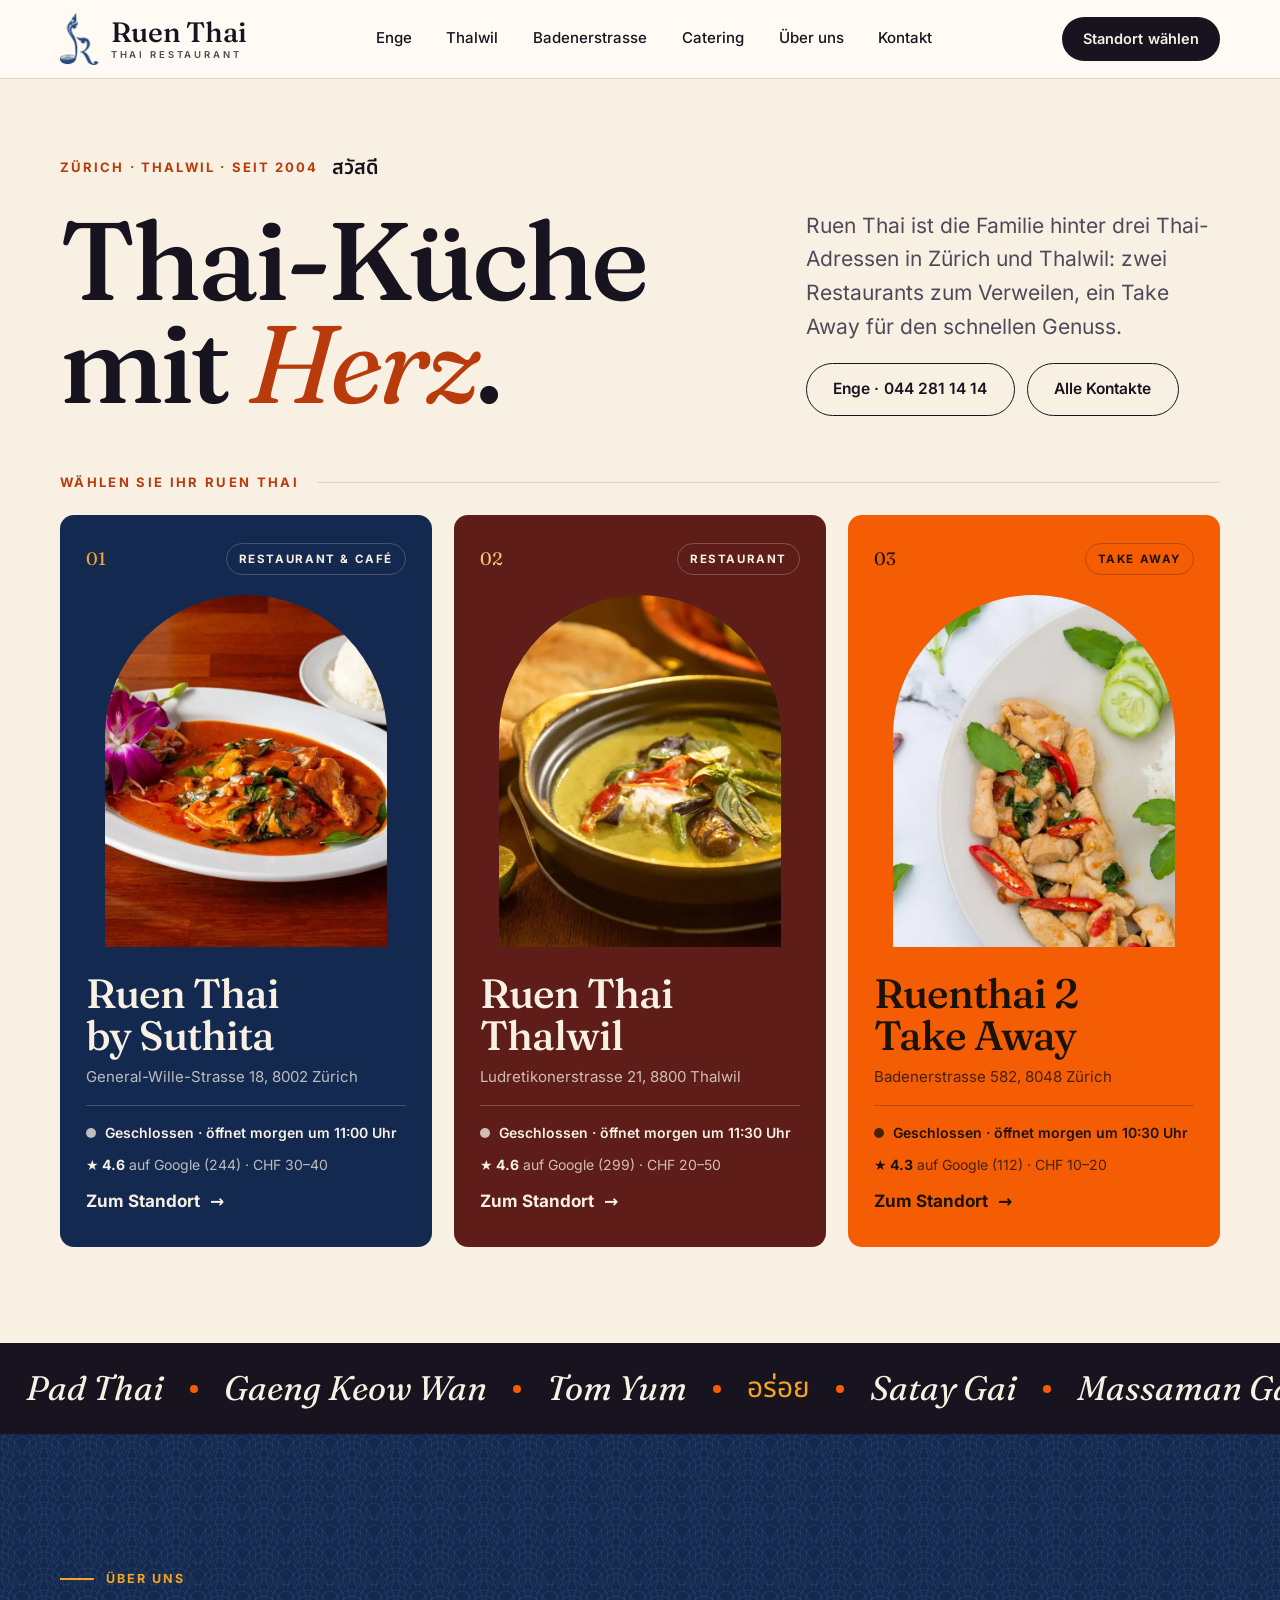
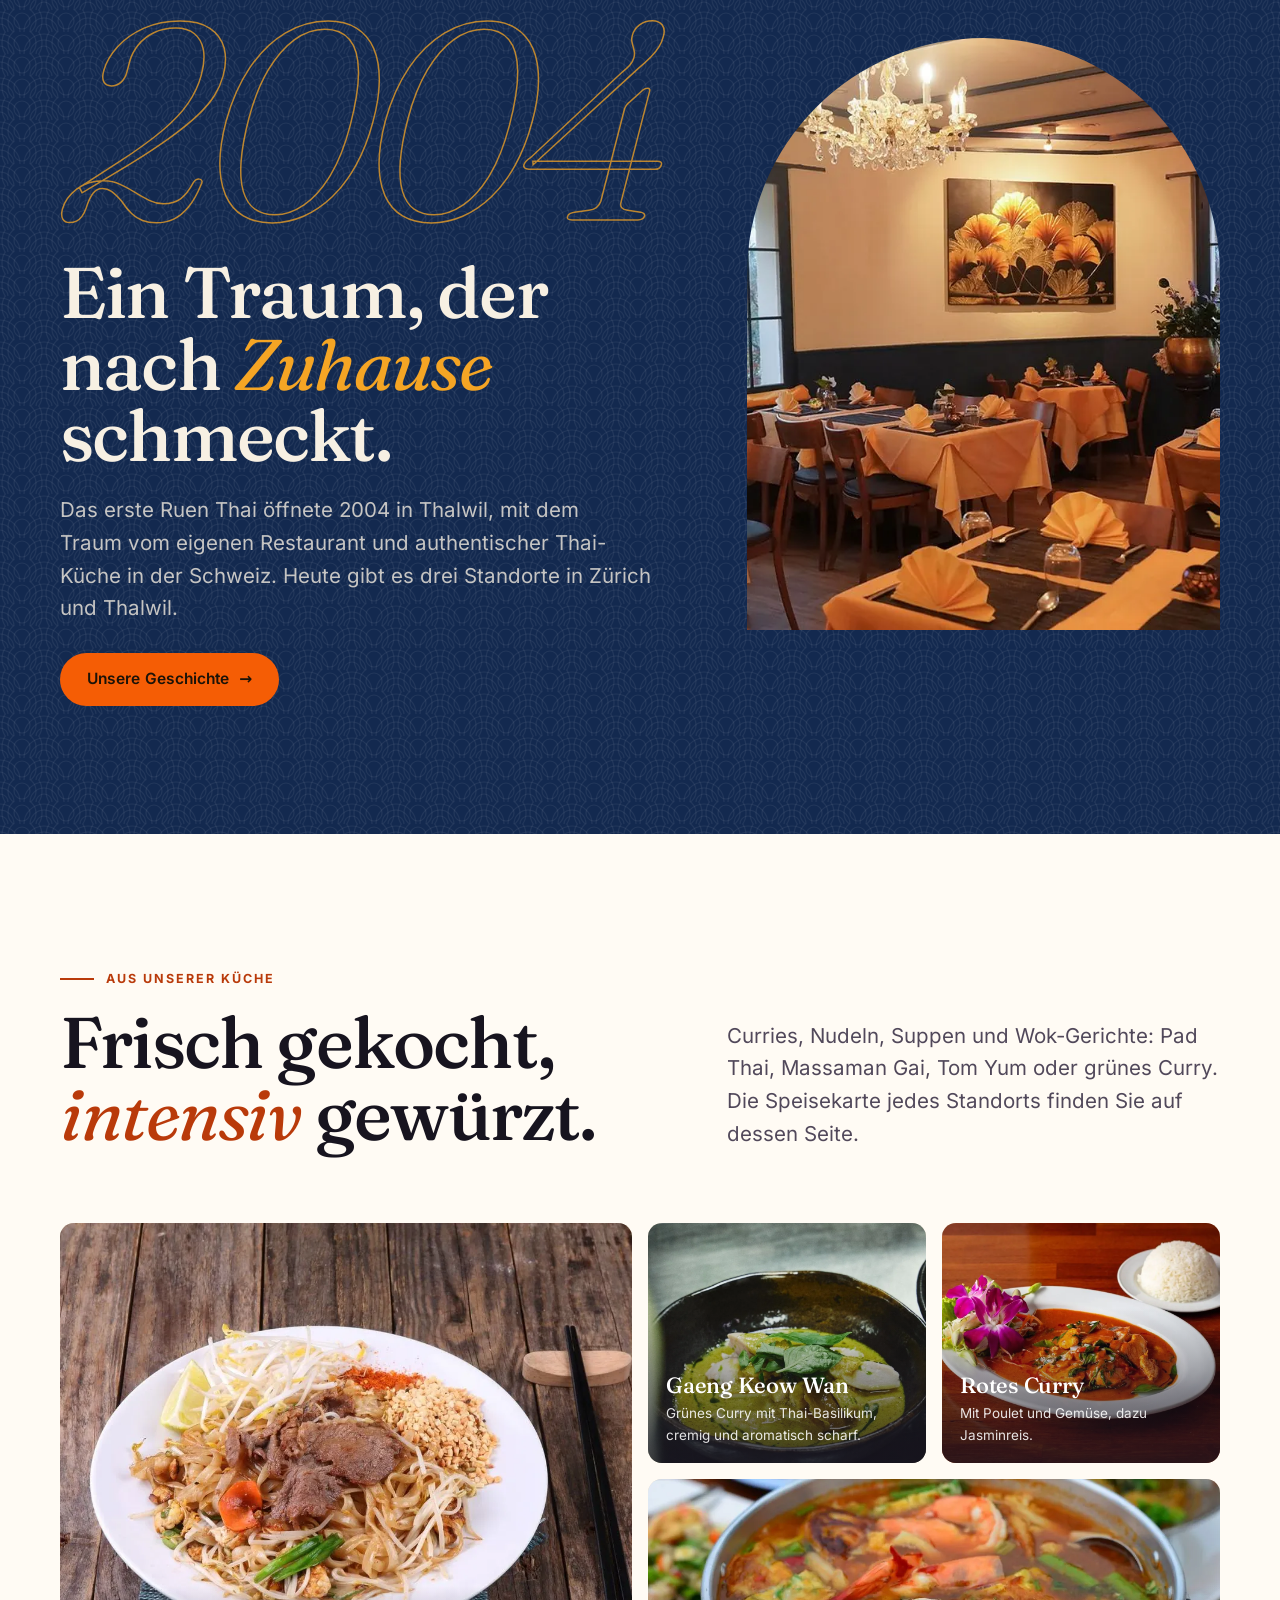
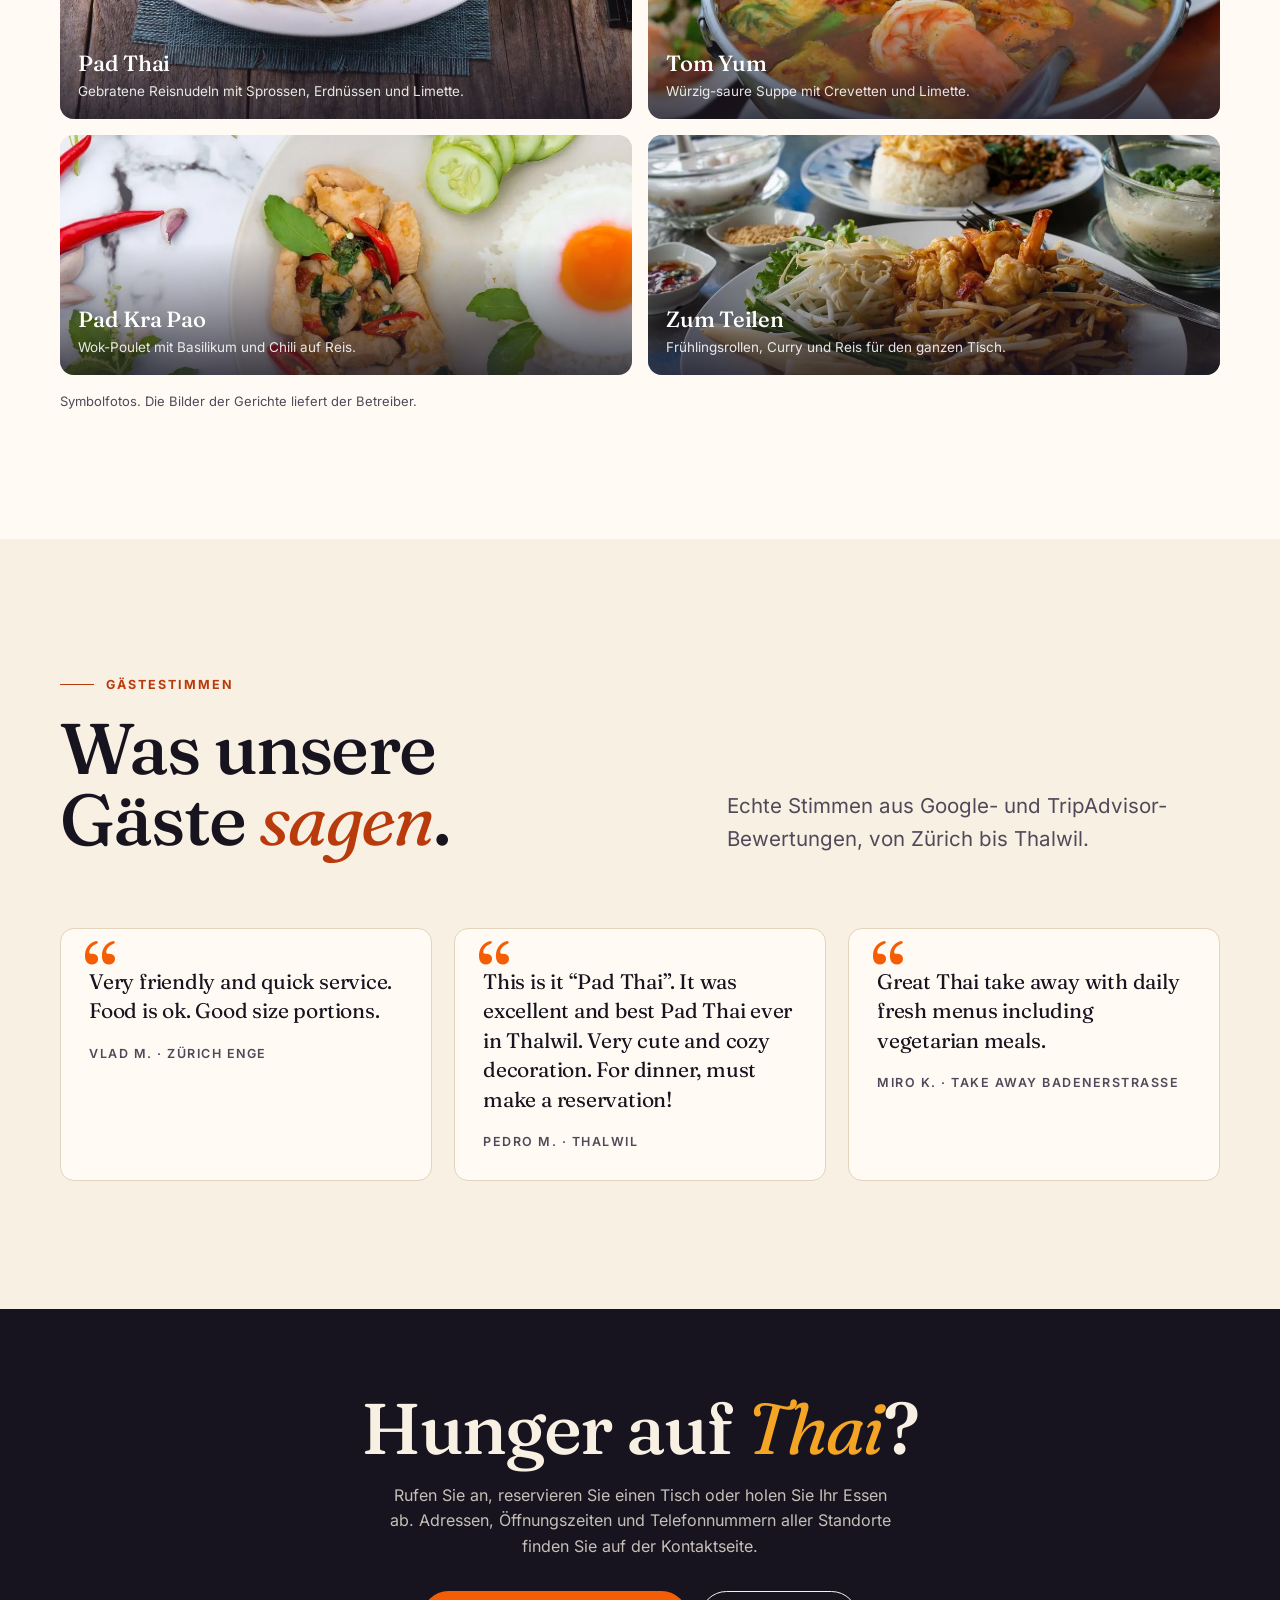
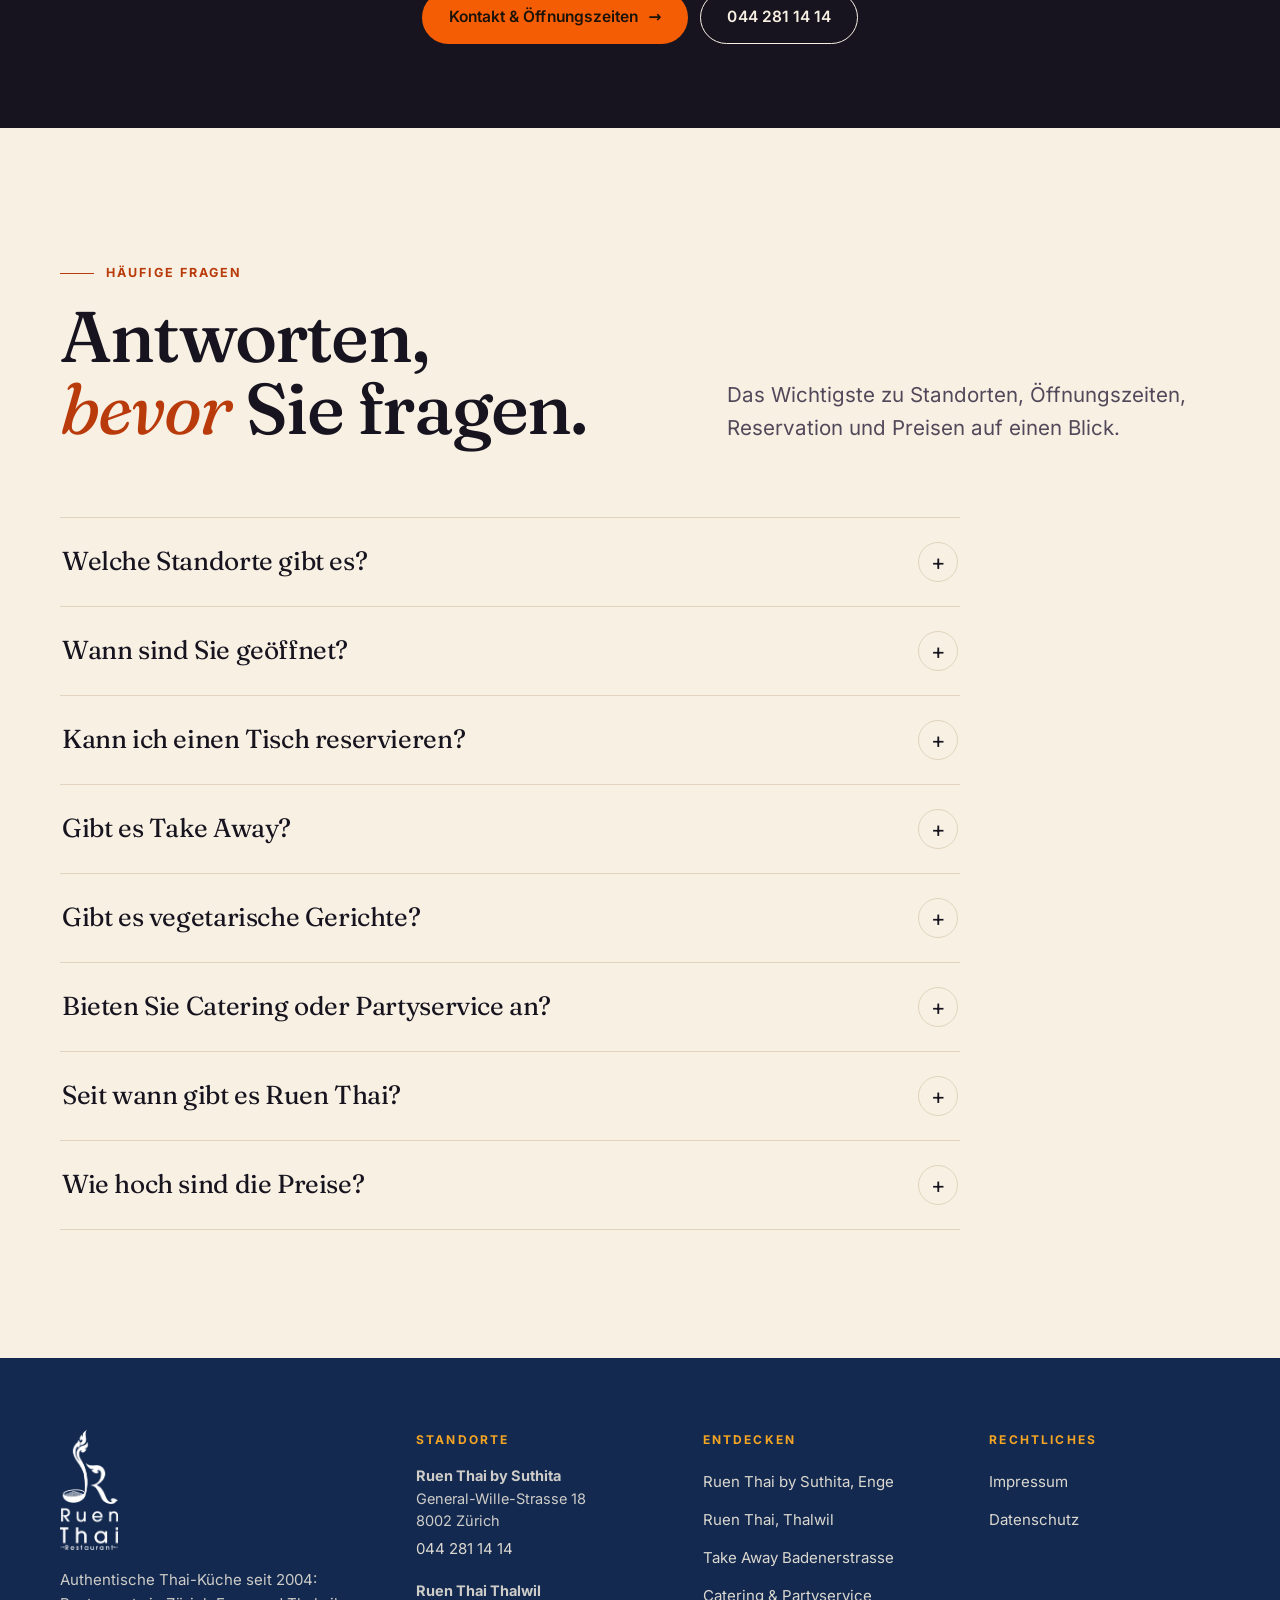
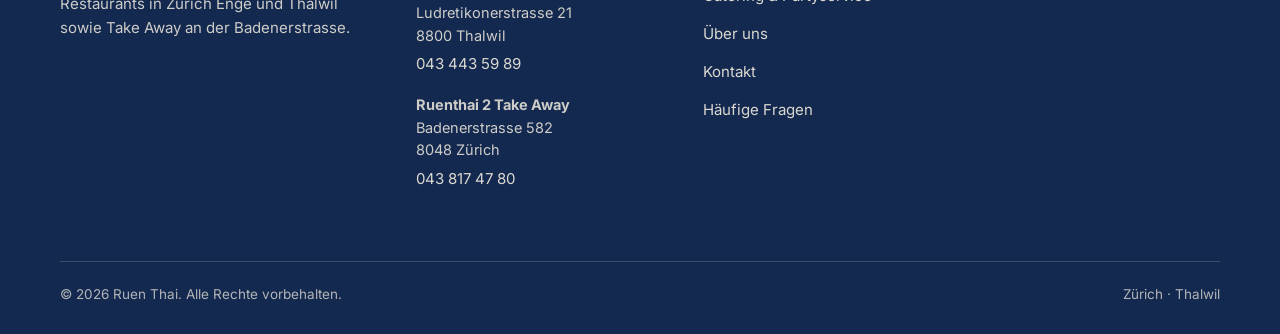
==== commit 7d1f2319: "Catering-Seite mit Anfrageformular, Eingangsbestätigung für Reservationen - Neue Seite /catering (Fo" ====
--- a/index.html
+++ b/index.html
@@ -26,9 +26,9 @@
 <meta name="twitter:image" content="https://ruenthairestaurant.ch/assets/img/og-image.jpg">
 <link rel="preload" href="/assets/fonts/fraunces.woff2" as="font" type="font/woff2" crossorigin>
 <link rel="preload" href="/assets/fonts/inter.woff2" as="font" type="font/woff2" crossorigin>
-<link rel="stylesheet" href="/assets/css/style.css?v=2026-10-13">
+<link rel="stylesheet" href="/assets/css/style.css?v=2026-10-15">
 <script>document.documentElement.classList.add('js')</script>
-<script type="application/ld+json">{"@context":"https://schema.org","@graph":[{"@type":"Organization","@id":"https://ruenthairestaurant.ch/#organization","name":"Ruen Thai","url":"https://ruenthairestaurant.ch/","logo":"https://ruenthairestaurant.ch/assets/img/logo-full.png","foundingDate":"2004","areaServed":[{"@type":"City","name":"Zürich"},{"@type":"City","name":"Thalwil"}],"subOrganization":[{"@id":"https://ruenthairestaurant.ch/enge#restaurant"},{"@id":"https://ruenthairestaurant.ch/thalwil#restaurant"},{"@id":"https://ruenthairestaurant.ch/badenerstrasse#restaurant"}]},{"@type":"WebSite","@id":"https://ruenthairestaurant.ch/#website","url":"https://ruenthairestaurant.ch/","name":"Ruen Thai","inLanguage":"de-CH","publisher":{"@id":"https://ruenthairestaurant.ch/#organization"}},{"@type":"FAQPage","mainEntity":[{"@type":"Question","name":"Welche Standorte gibt es?","acceptedAnswer":{"@type":"Answer","text":"Ruen Thai gibt es an drei Standorten: das Restaurant Ruen Thai by Suthita an der General-Wille-Strasse 18 in Zürich Enge, das Restaurant Ruen Thai an der Ludretikonerstrasse 21 in Thalwil und das Take Away Ruenthai 2 an der Badenerstrasse 582 in Zürich."}},{"@type":"Question","name":"Wann sind Sie geöffnet?","acceptedAnswer":{"@type":"Answer","text":"Enge: Mo–Fr 11–17 und 18–22:30 Uhr, Sa ab 18 Uhr. Thalwil: Mo, Di, Do, Fr 11:30–14 und 18–23 Uhr, Mi und Sa ab 18 Uhr. Take Away Badenerstrasse: Mo–Fr 10:30–17 Uhr. Sonntag ist überall geschlossen."}},{"@type":"Question","name":"Kann ich einen Tisch reservieren?","acceptedAnswer":{"@type":"Answer","text":"Ja, in den Restaurants Enge und Thalwil. Eine Reservation ist besonders am Abend empfohlen. Nutzen Sie das Formular auf der Standortseite oder rufen Sie an: Enge 044 281 14 14, Thalwil 043 443 59 89."}},{"@type":"Question","name":"Gibt es Take Away?","acceptedAnswer":{"@type":"Answer","text":"Ja. Das Take Away Ruenthai 2 an der Badenerstrasse 582 bietet täglich frische Mittagsmenüs zum Mitnehmen (043 817 47 80). Auch in der Enge können Sie Gerichte zum Mitnehmen bestellen."}},{"@type":"Question","name":"Gibt es vegetarische Gerichte?","acceptedAnswer":{"@type":"Answer","text":"Ja, zum Beispiel vegetarische Frühlingsrollen in der Enge und ein vegetarisches Tagesmenü im Take Away an der Badenerstrasse. Fragen Sie bei Allergien am besten direkt bei uns nach."}},{"@type":"Question","name":"Bieten Sie Catering oder Partyservice an?","acceptedAnswer":{"@type":"Answer","text":"Ja, in der Enge (Ruen Thai by Suthita). Sagen Sie uns Menüwunsch und Gästezahl, wir kümmern uns um den Rest. Telefon 044 281 14 14."}},{"@type":"Question","name":"Seit wann gibt es Ruen Thai?","acceptedAnswer":{"@type":"Answer","text":"Das erste Ruen Thai Restaurant eröffnete 2004 in Thalwil. Seither sind weitere Standorte in Zürich dazugekommen."}},{"@type":"Question","name":"Wie hoch sind die Preise?","acceptedAnswer":{"@type":"Answer","text":"Pro Person rechnen Sie in der Enge mit etwa CHF 30–40, in Thalwil mit CHF 20–50 und im Take Away an der Badenerstrasse mit CHF 10–20."}}]}]}</script></head>
+<script type="application/ld+json">{"@context":"https://schema.org","@graph":[{"@type":"Organization","@id":"https://ruenthairestaurant.ch/#organization","name":"Ruen Thai","url":"https://ruenthairestaurant.ch/","logo":"https://ruenthairestaurant.ch/assets/img/logo-full.png","foundingDate":"2004","areaServed":[{"@type":"City","name":"Zürich"},{"@type":"City","name":"Thalwil"}],"subOrganization":[{"@id":"https://ruenthairestaurant.ch/enge#restaurant"},{"@id":"https://ruenthairestaurant.ch/thalwil#restaurant"},{"@id":"https://ruenthairestaurant.ch/badenerstrasse#restaurant"}]},{"@type":"WebSite","@id":"https://ruenthairestaurant.ch/#website","url":"https://ruenthairestaurant.ch/","name":"Ruen Thai","inLanguage":"de-CH","publisher":{"@id":"https://ruenthairestaurant.ch/#organization"}},{"@type":"FAQPage","mainEntity":[{"@type":"Question","name":"Welche Standorte gibt es?","acceptedAnswer":{"@type":"Answer","text":"Ruen Thai gibt es an drei Standorten: das Restaurant Ruen Thai by Suthita an der General-Wille-Strasse 18 in Zürich Enge, das Restaurant Ruen Thai an der Ludretikonerstrasse 21 in Thalwil und das Take Away Ruenthai 2 an der Badenerstrasse 582 in Zürich."}},{"@type":"Question","name":"Wann sind Sie geöffnet?","acceptedAnswer":{"@type":"Answer","text":"Enge: Mo–Fr 11–17 und 18–22:30 Uhr, Sa ab 18 Uhr. Thalwil: Mo, Di, Do, Fr 11:30–14 und 18–23 Uhr, Mi und Sa ab 18 Uhr. Take Away Badenerstrasse: Mo–Fr 10:30–17 Uhr. Sonntag ist überall geschlossen."}},{"@type":"Question","name":"Kann ich einen Tisch reservieren?","acceptedAnswer":{"@type":"Answer","text":"Ja, in den Restaurants Enge und Thalwil. Eine Reservation ist besonders am Abend empfohlen. Nutzen Sie das Formular auf der Standortseite oder rufen Sie an: Enge 044 281 14 14, Thalwil 043 443 59 89."}},{"@type":"Question","name":"Gibt es Take Away?","acceptedAnswer":{"@type":"Answer","text":"Ja. Das Take Away Ruenthai 2 an der Badenerstrasse 582 bietet täglich frische Mittagsmenüs zum Mitnehmen (043 817 47 80). Auch in der Enge können Sie Gerichte zum Mitnehmen bestellen."}},{"@type":"Question","name":"Gibt es vegetarische Gerichte?","acceptedAnswer":{"@type":"Answer","text":"Ja, zum Beispiel vegetarische Frühlingsrollen in der Enge und ein vegetarisches Tagesmenü im Take Away an der Badenerstrasse. Fragen Sie bei Allergien am besten direkt bei uns nach."}},{"@type":"Question","name":"Bieten Sie Catering oder Partyservice an?","acceptedAnswer":{"@type":"Answer","text":"Ja, über unser Restaurant Ruen Thai by Suthita in der Enge. Senden Sie uns Datum, Gästezahl und Menüwunsch über die Catering-Seite oder rufen Sie an: 044 281 14 14. Sie erhalten einen Menüvorschlag mit Offerte."}},{"@type":"Question","name":"Seit wann gibt es Ruen Thai?","acceptedAnswer":{"@type":"Answer","text":"Das erste Ruen Thai Restaurant eröffnete 2004 in Thalwil. Seither sind weitere Standorte in Zürich dazugekommen."}},{"@type":"Question","name":"Wie hoch sind die Preise?","acceptedAnswer":{"@type":"Answer","text":"Pro Person rechnen Sie in der Enge mit etwa CHF 30–40, in Thalwil mit CHF 20–50 und im Take Away an der Badenerstrasse mit CHF 10–20."}}]}]}</script></head>
 <body>
 <a class="skip-link" href="#main">Zum Inhalt springen</a>
 <header class="site-header">
@@ -37,7 +37,7 @@
       <img src="/assets/img/logo-icon.png" width="39" height="52" alt="">
       <span class="brand__word">Ruen Thai<small>Thai Restaurant</small></span>
     </a>
-    <nav class="nav" id="site-nav" aria-label="Hauptnavigation"><a href="/enge">Enge</a><a href="/thalwil">Thalwil</a><a href="/badenerstrasse">Badenerstrasse</a><a href="/ueber-uns">Über uns</a><a href="/kontakt">Kontakt</a></nav>
+    <nav class="nav" id="site-nav" aria-label="Hauptnavigation"><a href="/enge">Enge</a><a href="/thalwil">Thalwil</a><a href="/badenerstrasse">Badenerstrasse</a><a href="/catering">Catering</a><a href="/ueber-uns">Über uns</a><a href="/kontakt">Kontakt</a></nav>
     <div class="header-actions">
       <a class="btn btn--primary btn--sm" href="/#standorte">Standort wählen</a>
       <button type="button" class="nav-toggle" id="nav-toggle" aria-expanded="false" aria-controls="site-nav" aria-label="Menü öffnen"><span></span><span></span><span></span></button>
@@ -143,7 +143,7 @@
       <div><p class="eyebrow">Häufige Fragen</p><h2 class="h2">Antworten, <em>bevor</em> Sie fragen.</h2></div>
       <p class="lead">Das Wichtigste zu Standorten, Öffnungszeiten, Reservation und Preisen auf einen Blick.</p>
     </div>
-    <div class="faq"><details><summary>Welche Standorte gibt es?</summary><div><p>Ruen Thai gibt es an drei Standorten: das Restaurant Ruen Thai by Suthita an der General-Wille-Strasse 18 in Zürich Enge, das Restaurant Ruen Thai an der Ludretikonerstrasse 21 in Thalwil und das Take Away Ruenthai 2 an der Badenerstrasse 582 in Zürich.</p></div></details><details><summary>Wann sind Sie geöffnet?</summary><div><p>Enge: Mo–Fr 11–17 und 18–22:30 Uhr, Sa ab 18 Uhr. Thalwil: Mo, Di, Do, Fr 11:30–14 und 18–23 Uhr, Mi und Sa ab 18 Uhr. Take Away Badenerstrasse: Mo–Fr 10:30–17 Uhr. Sonntag ist überall geschlossen.</p></div></details><details><summary>Kann ich einen Tisch reservieren?</summary><div><p>Ja, in den Restaurants Enge und Thalwil. Eine Reservation ist besonders am Abend empfohlen. Nutzen Sie das Formular auf der Standortseite oder rufen Sie an: Enge 044 281 14 14, Thalwil 043 443 59 89.</p></div></details><details><summary>Gibt es Take Away?</summary><div><p>Ja. Das Take Away Ruenthai 2 an der Badenerstrasse 582 bietet täglich frische Mittagsmenüs zum Mitnehmen (043 817 47 80). Auch in der Enge können Sie Gerichte zum Mitnehmen bestellen.</p></div></details><details><summary>Gibt es vegetarische Gerichte?</summary><div><p>Ja, zum Beispiel vegetarische Frühlingsrollen in der Enge und ein vegetarisches Tagesmenü im Take Away an der Badenerstrasse. Fragen Sie bei Allergien am besten direkt bei uns nach.</p></div></details><details><summary>Bieten Sie Catering oder Partyservice an?</summary><div><p>Ja, in der Enge (Ruen Thai by Suthita). Sagen Sie uns Menüwunsch und Gästezahl, wir kümmern uns um den Rest. Telefon 044 281 14 14.</p></div></details><details><summary>Seit wann gibt es Ruen Thai?</summary><div><p>Das erste Ruen Thai Restaurant eröffnete 2004 in Thalwil. Seither sind weitere Standorte in Zürich dazugekommen.</p></div></details><details><summary>Wie hoch sind die Preise?</summary><div><p>Pro Person rechnen Sie in der Enge mit etwa CHF 30–40, in Thalwil mit CHF 20–50 und im Take Away an der Badenerstrasse mit CHF 10–20.</p></div></details></div>
+    <div class="faq"><details><summary>Welche Standorte gibt es?</summary><div><p>Ruen Thai gibt es an drei Standorten: das Restaurant Ruen Thai by Suthita an der General-Wille-Strasse 18 in Zürich Enge, das Restaurant Ruen Thai an der Ludretikonerstrasse 21 in Thalwil und das Take Away Ruenthai 2 an der Badenerstrasse 582 in Zürich.</p></div></details><details><summary>Wann sind Sie geöffnet?</summary><div><p>Enge: Mo–Fr 11–17 und 18–22:30 Uhr, Sa ab 18 Uhr. Thalwil: Mo, Di, Do, Fr 11:30–14 und 18–23 Uhr, Mi und Sa ab 18 Uhr. Take Away Badenerstrasse: Mo–Fr 10:30–17 Uhr. Sonntag ist überall geschlossen.</p></div></details><details><summary>Kann ich einen Tisch reservieren?</summary><div><p>Ja, in den Restaurants Enge und Thalwil. Eine Reservation ist besonders am Abend empfohlen. Nutzen Sie das Formular auf der Standortseite oder rufen Sie an: Enge 044 281 14 14, Thalwil 043 443 59 89.</p></div></details><details><summary>Gibt es Take Away?</summary><div><p>Ja. Das Take Away Ruenthai 2 an der Badenerstrasse 582 bietet täglich frische Mittagsmenüs zum Mitnehmen (043 817 47 80). Auch in der Enge können Sie Gerichte zum Mitnehmen bestellen.</p></div></details><details><summary>Gibt es vegetarische Gerichte?</summary><div><p>Ja, zum Beispiel vegetarische Frühlingsrollen in der Enge und ein vegetarisches Tagesmenü im Take Away an der Badenerstrasse. Fragen Sie bei Allergien am besten direkt bei uns nach.</p></div></details><details><summary>Bieten Sie Catering oder Partyservice an?</summary><div><p>Ja, über unser Restaurant Ruen Thai by Suthita in der Enge. Senden Sie uns Datum, Gästezahl und Menüwunsch über die Catering-Seite oder rufen Sie an: 044 281 14 14. Sie erhalten einen Menüvorschlag mit Offerte.</p></div></details><details><summary>Seit wann gibt es Ruen Thai?</summary><div><p>Das erste Ruen Thai Restaurant eröffnete 2004 in Thalwil. Seither sind weitere Standorte in Zürich dazugekommen.</p></div></details><details><summary>Wie hoch sind die Preise?</summary><div><p>Pro Person rechnen Sie in der Enge mit etwa CHF 30–40, in Thalwil mit CHF 20–50 und im Take Away an der Badenerstrasse mit CHF 10–20.</p></div></details></div>
   </div>
 </section>
 
@@ -160,6 +160,7 @@
         <li><a href="/enge">Ruen Thai by Suthita, Enge</a></li>
         <li><a href="/thalwil">Ruen Thai, Thalwil</a></li>
         <li><a href="/badenerstrasse">Take Away Badenerstrasse</a></li>
+        <li><a href="/catering">Catering &amp; Partyservice</a></li>
         <li><a href="/ueber-uns">Über uns</a></li>
         <li><a href="/kontakt">Kontakt</a></li>
         <li><a href="/#faq">Häufige Fragen</a></li>
@@ -172,6 +173,6 @@
     <div class="footer-base"><span>© 2026 Ruen Thai. Alle Rechte vorbehalten.</span><span>Zürich · Thalwil</span></div>
   </div>
 </footer>
-<script src="/assets/js/main.js?v=2026-10-13" defer></script>
+<script src="/assets/js/main.js?v=2026-10-15" defer></script>
 </body>
 </html>
--- a/assets/css/style.css
+++ b/assets/css/style.css
@@ -132,7 +132,8 @@
 .nav-toggle[aria-expanded="true"] span:nth-child(1) { transform: translateY(8px) rotate(45deg); }
 .nav-toggle[aria-expanded="true"] span:nth-child(2) { opacity: 0; }
 .nav-toggle[aria-expanded="true"] span:nth-child(3) { transform: translateY(-8px) rotate(-45deg); }
-@media (max-width: 899px) {
+/* Desktop-Navigation erst ab 1100px: sechs Menüpunkte brauchen Platz */
+@media (max-width: 1099px) {
   .nav.is-open {
     display: flex; flex-direction: column; position: fixed; inset: var(--header-h) 0 0 0; z-index: 99;
     background: var(--paper); padding: 28px var(--gutter) 40px; gap: 4px; overflow-y: auto;
@@ -140,7 +141,7 @@
   .nav.is-open a { font-family: var(--font-serif); font-size: 34px; padding: 14px 0; border-bottom: 1px solid var(--line); letter-spacing: -.02em; }
   .nav.is-open a[aria-current="page"] { color: var(--accent-text); border-bottom-color: var(--line); }
 }
-@media (min-width: 900px) {
+@media (min-width: 1100px) {
   .nav { display: flex; gap: clamp(18px, 2.4vw, 38px); }
   .nav-toggle { display: none; }
   .header-actions .btn { display: inline-flex; }
@@ -401,6 +402,7 @@
 .order .eyebrow { color: var(--t-accent); }
 .order__phone { font-family: var(--font-serif); font-size: clamp(40px, 7vw, 84px); line-height: 1; letter-spacing: -.03em; font-weight: 500; }
 .order p { color: var(--t-muted); max-width: 48ch; margin-top: 14px; }
+.order .h2 em { color: var(--t-accent); }
 @media (min-width: 900px) { .order { grid-template-columns: 1.2fr .8fr; padding: 64px 56px; gap: 56px; } }
 .order__steps { display: grid; gap: 16px; counter-reset: s; }
 .order__steps li { counter-increment: s; display: flex; gap: 16px; align-items: flex-start; font-size: 16.5px; }
